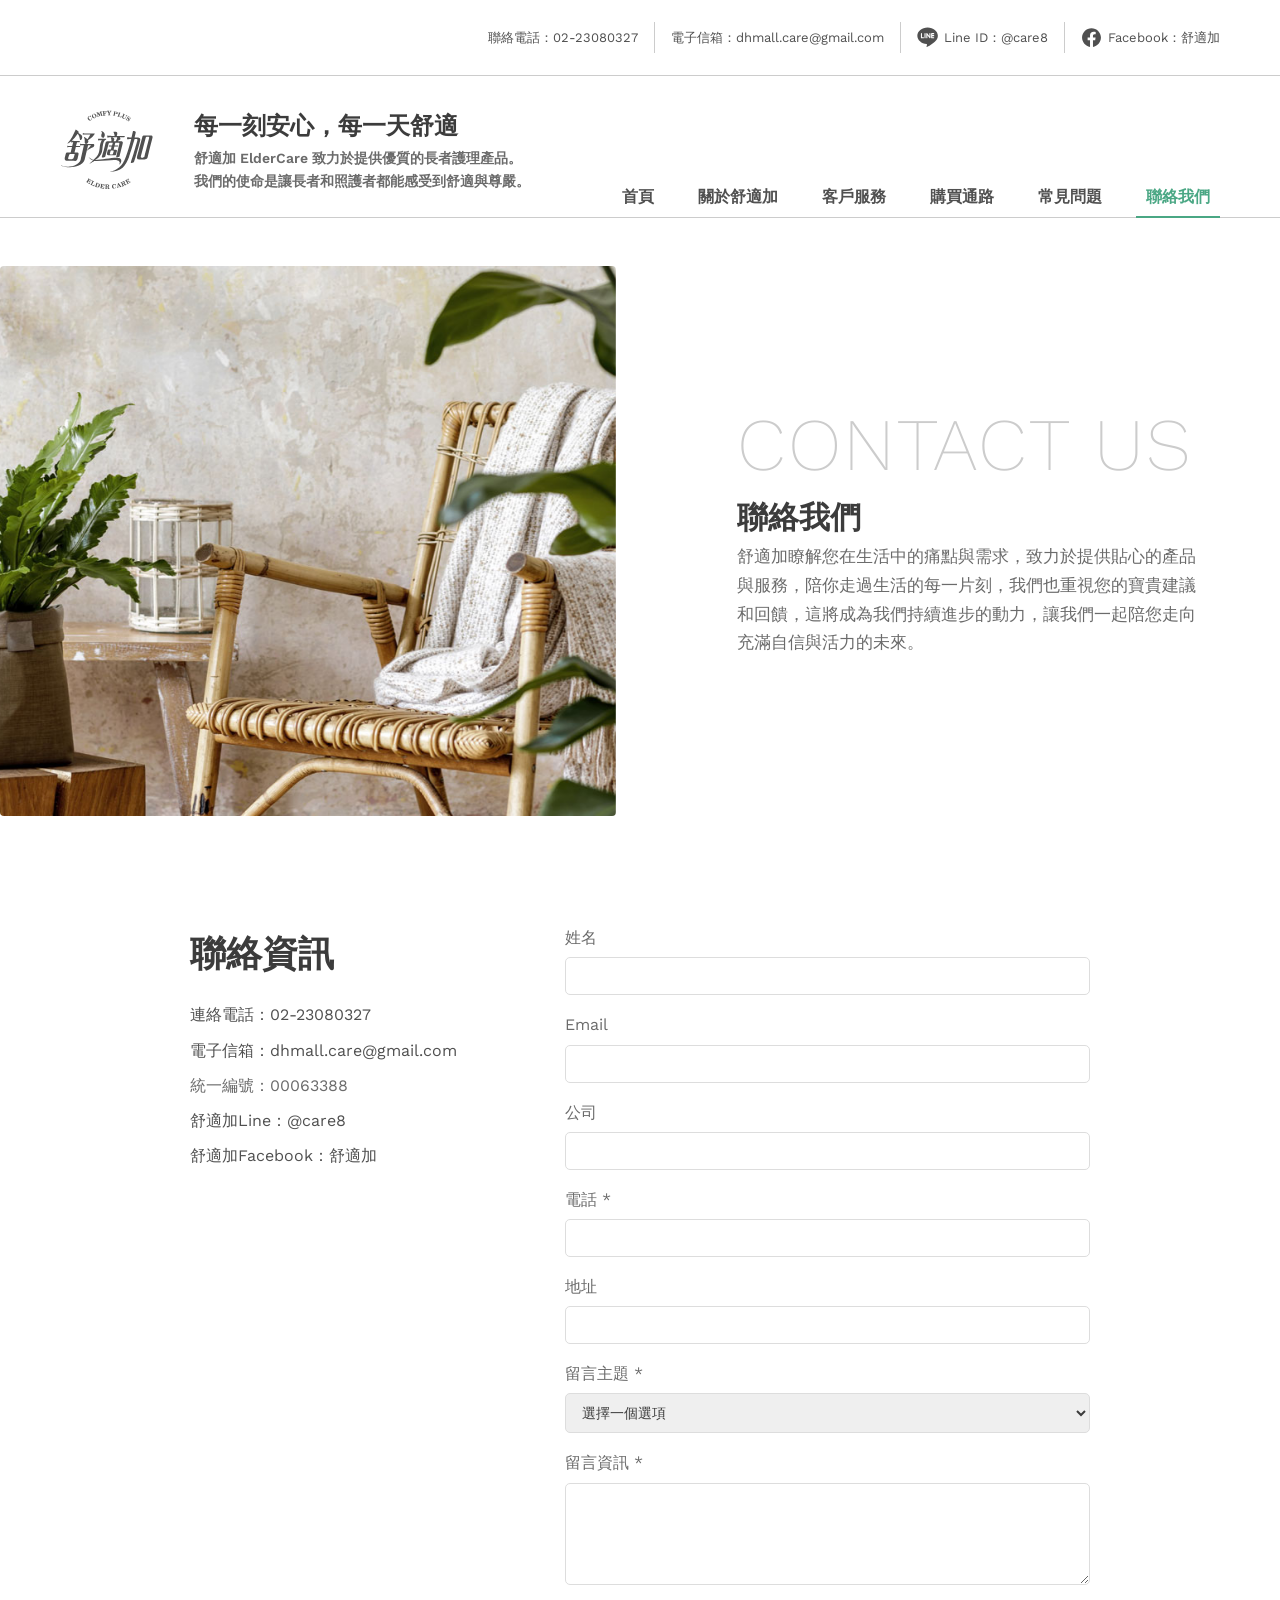
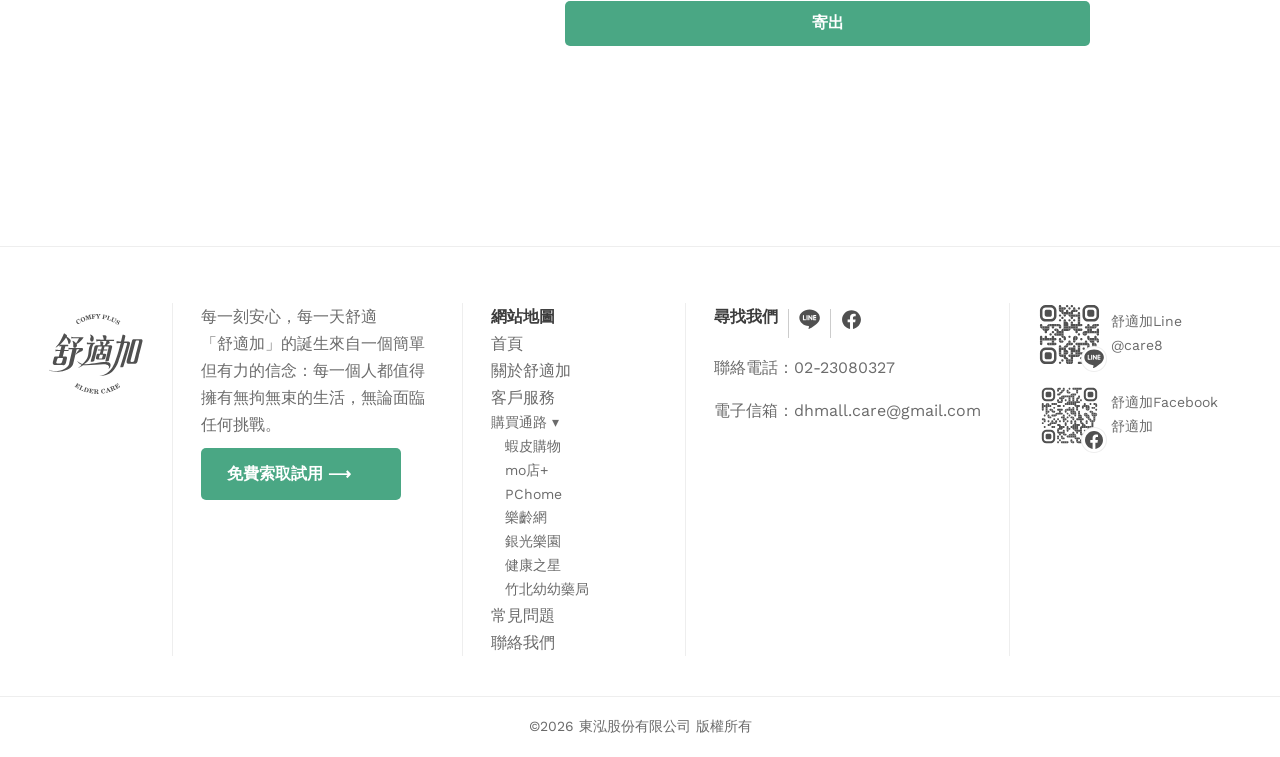
==== contactus.html @ c359fefc "web" ====
<!DOCTYPE html>
<html lang="zh-Hant">
<head>
<meta charset="UTF-8">
<meta name="viewport" content="width=device-width, initial-scale=1.0">
<title>聯絡我們 | 舒適加 | 成人照顧用品 | 成人紙尿褲、成人行動褲、黏貼式尿布、快換尿片、看護墊 | 愛上，從體驗開始</title>
<link rel="icon" href="images/favicon.png">
<link rel="stylesheet" href="style.css">
<link rel="preconnect" href="https://fonts.googleapis.com">
<link rel="preconnect" href="https://fonts.gstatic.com" crossorigin>
<link href="https://fonts.googleapis.com/css2?family=Handjet:wght,ELSH@100..900,2&family=Noto+Serif+TC&family=Work+Sans:ital,wght@0,100..900;1,100..900&display=swap" rel="stylesheet">
</head>
<body>
<header class="site-header">
  <div class="topbar">
    <div class="bar topbar-inner">
      <a href="tel:0223080327">聯絡電話：02-23080327</a>
      <a href="mailto:dhmall.care@gmail.com">電子信箱：dhmall.care@gmail.com</a>
      <a href="https://lin.ee/dEskHnp" target="_blank" rel="noopener" class="topbar-icon-link"><span class="topbar-icon icon-swap" aria-hidden="true"><img src="images/icon-line.svg" alt="" class="icon-base"><img src="images/icon-line-hover.svg" alt="" class="icon-hover"></span>Line ID：@care8</a>
      <a href="https://www.facebook.com/comfyplus.tw" target="_blank" rel="noopener" class="topbar-icon-link"><span class="topbar-icon icon-swap" aria-hidden="true"><img src="images/icon-facebook.svg" alt="" class="icon-base"><img src="images/icon-facebook-hover.svg" alt="" class="icon-hover"></span>Facebook：舒適加</a>
    </div>
  </div>
  <div class="mainbar">
    <div class="bar mainbar-inner">
      <a href="index.html" class="logo">
        <span class="logo-img icon-swap"><img src="images/logo.svg" alt="舒適加 Comfy Plus Elder Care" class="icon-base"><img src="images/logo-hover.svg" alt="" class="icon-hover"></span>
      </a>
      <button type="button" class="nav-toggle" id="navToggle" aria-label="開啟選單" aria-expanded="false" aria-controls="mainNav">
        <span></span><span></span><span></span>
      </button>
      <div class="tagline">
        <h1>每一刻安心，每一天舒適</h1>
        <p>舒適加 ElderCare 致力於提供優質的長者護理產品。<br>我們的使命是讓長者和照護者都能感受到舒適與尊嚴。</p>
      </div>
      <nav class="mainnav" id="mainNav">
        <a href="index.html">首頁</a>
        <a href="about.html">關於舒適加</a>
        <a href="service.html">客戶服務</a>
        <a href="buy.html">購買通路</a>
        <a href="faq.html">常見問題</a>
        <a href="contactus.html" class="active">聯絡我們</a>
      </nav>
    </div>
  </div>
</header>

<main>
  <section class="page-hero">
    <div class="hero-container page-hero-inner">
      <div class="page-hero-photo"><img src="images/11062b_9207aaefe86c45a1862de85fb8a3c7b9.jpg" alt="聯絡我們"></div>
      <div class="page-hero-text">
        <div class="reveal-mask"><p class="eyebrow reveal-up">CONTACT US</p></div>
        <div class="reveal-mask">
          <div class="reveal-up">
            <h2>聯絡我們</h2>
            <p>舒適加瞭解您在生活中的痛點與需求，致力於提供貼心的產品與服務，陪你走過生活的每一片刻，我們也重視您的寶貴建議和回饋，這將成為我們持續進步的動力，讓我們一起陪您走向充滿自信與活力的未來。</p>
          </div>
        </div>
      </div>
    </div>
  </section>

  <section class="contact-section">
    <div class="container contact-grid">
      <div class="contact-info">
        <h3>聯絡資訊</h3>
        <p><a href="tel:0223080327">連絡電話：02-23080327</a></p>
        <p><a href="mailto:dhmall.care@gmail.com">電子信箱：dhmall.care@gmail.com</a></p>
        <p>統一編號：00063388</p>
        <p><a href="https://lin.ee/dEskHnp" target="_blank" rel="noopener">舒適加Line：@care8</a></p>
        <p><a href="https://www.facebook.com/comfyplus.tw" target="_blank" rel="noopener">舒適加Facebook：舒適加</a></p>
      </div>
      <form class="contact-form" id="contactForm">
        <label>姓名<input type="text" id="cf-name"></label>
        <label>Email<input type="email" id="cf-email"></label>
        <label>公司<input type="text" id="cf-company"></label>
        <label>電話 *<input type="tel" id="cf-phone" required></label>
        <label>地址<input type="text" id="cf-address"></label>
        <label>留言主題 *
          <select id="cf-subject" required>
            <option value="">選擇一個選項</option>
            <option>採購業務洽詢</option>
            <option>合作事宜</option>
            <option>其他</option>
          </select>
        </label>
        <label>留言資訊 *<textarea id="cf-message" rows="5" required></textarea></label>
        <button type="submit" class="btn-teal full">寄出</button>
      </form>
    </div>
  </section>

  <div id="formNotice" class="form-notice" role="alert" aria-live="assertive">
    <div class="form-notice-box">
      <p id="formNoticeText"></p>
      <button type="button" id="formNoticeClose" class="form-notice-close">關閉</button>
    </div>
  </div>

  <script>
  (function(){
    var form = document.getElementById('contactForm');
    if (!form) return;
    var notice = document.getElementById('formNotice');
    var noticeText = document.getElementById('formNoticeText');
    var noticeClose = document.getElementById('formNoticeClose');

    function showNotice(msg){
      noticeText.textContent = msg;
      notice.classList.add('show');
    }
    function hideNotice(){
      notice.classList.remove('show');
    }
    if (noticeClose) noticeClose.addEventListener('click', hideNotice);
    if (notice) notice.addEventListener('click', function(e){ if (e.target === notice) hideNotice(); });

    form.addEventListener('submit', function(e){
      e.preventDefault();

      // 手動檢查必填欄位；若有缺漏，直接跳出提示（而不是只靠瀏覽器原生驗證，
      // 避免使用者以為按了「寄出」卻毫無反應）。
      var required = [
        ['cf-phone', '電話'],
        ['cf-subject', '留言主題'],
        ['cf-message', '留言資訊']
      ];
      for (var i = 0; i < required.length; i++) {
        var el = document.getElementById(required[i][0]);
        if (el && !el.value.trim()) {
          el.focus();
          showNotice('請填寫「' + required[i][1] + '」欄位後再寄出。');
          return;
        }
      }

      var val = function(id){ var el = document.getElementById(id); return el ? el.value.trim() : ''; };
      var name = val('cf-name'), email = val('cf-email'), company = val('cf-company'),
          phone = val('cf-phone'), address = val('cf-address'),
          subject = val('cf-subject'), message = val('cf-message');
      var mailSubject = '舒適加網站聯絡表單' + (subject ? '：' + subject : '');
      var mailBody = [
        '姓名：' + name,
        'Email：' + email,
        '公司：' + company,
        '電話：' + phone,
        '地址：' + address,
        '留言主題：' + subject,
        '',
        '留言資訊：',
        message
      ].join('\n');
      var mailtoUrl = 'mailto:dhmall.care@gmail.com'
        + '?subject=' + encodeURIComponent(mailSubject)
        + '&body=' + encodeURIComponent(mailBody);

      // 這是純靜態網站，沒有後端伺服器，因此無法從瀏覽器端「保證」信件已送達。
      // 這裡改為開啟使用者裝置上設定好的郵件軟體並帶出草稿信，同時誠實地提示
      // 使用者下一步該做什麼，而不是宣稱一定寄送成功。
      window.location.href = mailtoUrl;
      showNotice('已為您開啟郵件軟體並帶出草稿信，請確認內容後按下「送出」完成寄送。若畫面沒有跳出郵件軟體（例如裝置尚未設定郵件帳號），請直接寄信至 dhmall.care@gmail.com，或透過電話 02-23080327／LINE @care8 與我們聯繫。');
    });
  })();
  </script>

</main>
<footer class="site-footer">
  <div class="bar footer-top">
    <div class="footer-col footer-logo-col">
      <a href="index.html" class="logo">
        <span class="logo-img icon-swap"><img src="images/logo.svg" alt="舒適加 Comfy Plus Elder Care" class="icon-base"><img src="images/logo-hover.svg" alt="" class="icon-hover"></span>
      </a>
    </div>
    <div class="footer-col footer-brand">
      <p>每一刻安心，每一天舒適<br>「舒適加」的誕生來自一個簡單但有力的信念：每一個人都值得擁有無拘無束的生活，無論面臨任何挑戰。</p>
      <a href="https://docs.google.com/forms/d/1OPw-nkULOVYaguo0U02xBSoH95jGN0qlXhb7-xASJwA/edit" target="_blank" rel="noopener" class="btn-teal">免費索取試用 &#10230;</a>
    </div>
    <div class="footer-col">
      <h3>網站地圖</h3>
      <a href="index.html">首頁</a>
      <a href="about.html">關於舒適加</a>
      <a href="service.html">客戶服務</a>
      <span class="submenu-label">購買通路 &#9662;</span>
      <a href="https://shopee.tw/shop/1386194166" target="_blank" rel="noopener" class="sub">蝦皮購物</a>
      <a href="https://www.momoshop.com.tw/TP/TP0006157/main?entpCode=TP0006157" target="_blank" rel="noopener" class="sub">mo店+</a>
      <a href="https://24h.pchome.com.tw/prod/DAAU5J-A900IV50Z" target="_blank" rel="noopener" class="sub">PChome</a>
      <a href="https://www.ez66.com.tw/products/g1pu71250000003" target="_blank" rel="noopener" class="sub">樂齡網</a>
      <a href="https://www.altc.com.tw/products/ssc-03" target="_blank" rel="noopener" class="sub">銀光樂園</a>
      <a href="https://www.vitalstar2019.com.tw/" target="_blank" rel="noopener" class="sub">健康之星</a>
      <a href="https://shopee.tw/yoyopharm?categoryId=100630&entryPoint=ShopByPDP&itemId=17687383440" target="_blank" rel="noopener" class="sub">竹北幼幼藥局</a>
      <a href="faq.html">常見問題</a>
      <a href="contactus.html">聯絡我們</a>
    </div>
    <div class="footer-col">
      <div class="find-us">
        <h3>尋找我們</h3>
      <div class="footer-social-icons">
        <a href="https://lin.ee/dEskHnp" target="_blank" rel="noopener" aria-label="舒適加 LINE">
          <span class="footer-social-icon icon-swap" role="img" aria-label="LINE"><img src="images/icon-line.svg" alt="" class="icon-base"><img src="images/icon-line-hover.svg" alt="" class="icon-hover"></span>
        </a>
        <a href="https://www.facebook.com/comfyplus.tw" target="_blank" rel="noopener" aria-label="舒適加 Facebook">
          <span class="footer-social-icon icon-swap" role="img" aria-label="Facebook"><img src="images/icon-facebook.svg" alt="" class="icon-base"><img src="images/icon-facebook-hover.svg" alt="" class="icon-hover"></span>
        </a>
      </div>
      </div>
      
      <p><a href="tel:0223080327">聯絡電話：02-23080327</a></p>
      <p><a href="mailto:dhmall.care@gmail.com">電子信箱：dhmall.care@gmail.com</a></p>
    </div>
    <div class="footer-col qr-col">
      <div class="qr-item">
        <div class="qr-badge">
          <a href="https://lin.ee/dEskHnp" target="_blank" rel="noopener" aria-label="舒適加 LINE">
              <img src="images/qr-line.svg" alt="舒適加 LINE QR Code" class="qr-code">
              <span class="qr-icon" aria-hidden="true"><span class="icon-swap"><img src="images/icon-line.svg" alt="" class="icon-base"><img src="images/icon-line-hover.svg" alt="" class="icon-hover"></span></span>
          </a>
        </div>
        <div><a href="https://lin.ee/dEskHnp" target="_blank" rel="noopener" aria-label="舒適加 LINE"><p>舒適加Line</p><p>@care8</p></a></div>
      </div>
      <div class="qr-item">
        <div class="qr-badge">
          <a href="https://www.facebook.com/comfyplus.tw" target="_blank" rel="noopener" aria-label="舒適加 Facebook">
              <img src="images/qr-facebook.svg" alt="舒適加 Facebook QR Code" class="qr-code">
              <span class="qr-icon" aria-hidden="true"><span class="icon-swap"><img src="images/icon-facebook.svg" alt="" class="icon-base"><img src="images/icon-facebook-hover.svg" alt="" class="icon-hover"></span></span>
          </a>
        </div>
        <div><a href="https://www.facebook.com/comfyplus.tw" target="_blank" rel="noopener" aria-label="舒適加 Facebook"><p>舒適加Facebook</p><p>舒適加</p></a></div>
      </div>
    </div>
  </div>
  <div class="footer-bottom">
    <div class="bar">&copy;2026 東泓股份有限公司 版權所有</div>
  </div>
</footer>

<script>
(function(){
  // Hide the header when scrolling down, slide it back in when scrolling up
  // (matches the original site's sticky-header behaviour).
  var header = document.querySelector('.site-header');
  var mainnav = document.getElementById('mainNav');
  if (!header) return;
  var lastY = window.scrollY;
  var HIDE_AFTER = 60;
  window.addEventListener('scroll', function(){
    if (mainnav && mainnav.classList.contains('open')) return; // keep header visible while the mobile menu is open
    var y = window.scrollY;
    if (y > lastY && y > HIDE_AFTER) {
      header.classList.add('header-hidden');
    } else {
      header.classList.remove('header-hidden');
    }
    lastY = y;
  }, { passive: true });
})();

(function(){
  // Mobile hamburger menu: toggles the nav list open/closed on small screens.
  var toggle = document.getElementById('navToggle');
  var nav = document.getElementById('mainNav');
  if (!toggle || !nav) return;
  toggle.addEventListener('click', function(){
    var isOpen = nav.classList.toggle('open');
    toggle.classList.toggle('open', isOpen);
    toggle.setAttribute('aria-expanded', isOpen ? 'true' : 'false');
  });
  // Tapping a menu link closes the menu (useful for same-page anchors / after navigation).
  nav.querySelectorAll('a').forEach(function(a){
    a.addEventListener('click', function(){
      nav.classList.remove('open');
      toggle.classList.remove('open');
      toggle.setAttribute('aria-expanded', 'false');
    });
  });
  // If the window is resized back up past the mobile breakpoint, reset the menu state.
  window.addEventListener('resize', function(){
    if (window.innerWidth > 767 && nav.classList.contains('open')) {
      nav.classList.remove('open');
      toggle.classList.remove('open');
      toggle.setAttribute('aria-expanded', 'false');
    }
  });
})();

(function(){
  // "每一刻安心/每一天舒適" banner: the background photo stays fixed in the
  // viewport (background-attachment:fixed, in CSS) and its position never
  // shifts, while it slowly zooms in as the section scrolls through view.
  // IMPORTANT: this animates background-size (in px), never a transform —
  // a transform on this element would silently turn off background-
  // attachment:fixed and make the image drift instead of staying anchored
  // to the viewport.
  var section = document.querySelector('.tagline-banner');
  var bg = document.querySelector('.tagline-bg');
  if (!section || !bg) return;
  var reduceMotion = window.matchMedia && window.matchMedia('(prefers-reduced-motion: reduce)').matches;
  if (reduceMotion) return;
  var IMG_W = 1907, IMG_H = 913; // natural size of 99ec98fdb81945c29c25a3ad6c5606b1.jpg
  var MAX_SCALE = 1.18;
  function onScroll(){
    var vw = window.innerWidth || document.documentElement.clientWidth;
    var vh = window.innerHeight || document.documentElement.clientHeight;
    var coverScale = Math.max(vw / IMG_W, vh / IMG_H);
    var rect = section.getBoundingClientRect();
    var total = vh + rect.height;
    var progress = total > 0 ? (vh - rect.top) / total : 0;
    progress = Math.max(0, Math.min(1, progress));
    var scale = coverScale * (1 + progress * (MAX_SCALE - 1));
    bg.style.backgroundSize = (IMG_W * scale).toFixed(1) + 'px ' + (IMG_H * scale).toFixed(1) + 'px';
  }
  window.addEventListener('scroll', onScroll, { passive: true });
  window.addEventListener('resize', onScroll);
  onScroll();
})();

(function(){
  // Secondary-page hero photos (about/service/buy/faq/contactus): a plain
  // <img> cropped to a fixed 633px-tall box (object-fit:cover, in CSS).
  // Starts at 1x (normal size) when the page loads, and zooms in to 1.5x
  // as the page scrolls, reaching 1.5x once the page has scrolled 1920px
  // — driven by absolute scroll position (window.scrollY),
  // not by the section's own position in the viewport. Unlike the tagline
  // banner above, this image has no background-attachment:fixed to
  // protect, so a straightforward transform:scale() is safe here.
  var img = document.querySelector('.page-hero-photo img');
  if (!img) return;
  var reduceMotion = window.matchMedia && window.matchMedia('(prefers-reduced-motion: reduce)').matches;
  if (reduceMotion) return;
  var START_SCALE = 1;
  var END_SCALE = 1.5;
  var SCROLL_RANGE = 1920;
  function onScroll(){
    var progress = Math.max(0, Math.min(1, window.scrollY / SCROLL_RANGE));
    var scale = START_SCALE + progress * (END_SCALE - START_SCALE);
    img.style.transform = 'scale(' + scale.toFixed(3) + ')';
  }
  window.addEventListener('scroll', onScroll, { passive: true });
  window.addEventListener('resize', onScroll);
  onScroll();
})();
</script>
</body>
</html>
---- style.css ----
/* ===================================================
   舒適加 Comfy Plus — static responsive reproduction
   =================================================== */

:root{
  --gold: #d6b66a;
  --gold-dark: #c4a253;
  --teal: #4aa784;
  --teal-dark: #3c8e6f;
  --text-dark: #3c3c3c;
  --text-mid: #6b6b6b;
  --bg-card: #f2f0ee;
  --bg-alt: #faf8f6;
  --max-w: 900px
}

*{ box-sizing: border-box; }
html{ overflow-x:hidden; }
body{ margin:0; padding:0; width:100%; }
body{
  font-family: "Helvetica Neue",worksans-extralight,"work sans",Helvetica,Arial,"PingFang TC","Microsoft JhengHei","Noto Sans TC",sans-serif;
  color: var(--text-dark);
  line-height: 1.7;
  background:#fff;
}
a{ text-decoration:none; color:inherit; color: #505050;}
ul{ margin:0; padding:0; list-style:disc;    padding-left: 20px; }
img{ max-width:100%; display:block; }
h1,h2,h3,h4{ margin:0; font-weight:700; font-family:inherit; }

.container{
  max-width: var(--max-w);
  margin: 0 auto;
  padding: 0 0px;
}
.hero-container{
  max-width: 1527px;
  margin: 0 auto;
}
/* Full-width bar used inside header/footer: no centered max-width, spans the
   entire viewport edge-to-edge (matches the original site's full-screen
   header/footer layout), with its own comfortable side padding. */
.bar{
  width: 100%;
  max-width: none;
  margin: 0;
  padding: 0 48px;
}

/* ---------- Header ---------- */
.site-header{
  position: sticky;
  top: 0;
  z-index: 100;
  background: #fff;
  width: 100%;
  transition: transform .32s ease;
  border-bottom: 1px solid #cccccc;
}
/* Slides the header up out of view when scrolling down the page, and
   slides it back in as soon as the user scrolls back up (matches the
   original site's sticky-header entrance/exit motion). */
.site-header.header-hidden{
  transform: translateY(-100%);
}
.topbar{
  border-bottom: 1px solid #ccc;
  font-size: 13px;
  color: var(--text-mid);
}
.topbar-inner{
  display:flex;
  flex-wrap: wrap;
  gap: 0;
  padding: 22px 60px;
  justify-content: flex-end;
}
.topbar-inner a{
  padding: 0 16px;
  border-left: 1px solid #ccc;
  line-height: 2.4;
  transition: color .15s ease;
}
/* Hovering anywhere on a topbar link tints its text; for the two links that
   carry an icon, the icon-swap rules further down recolour the icon to match
   at the same time, so the whole link changes together. */
.topbar-inner a:hover{ color: var(--teal-dark); }
.topbar-inner a:first-child{
  border-left: none;
  padding-left: 0;
}
.topbar-inner a:last-child{
  padding-right: 0;
}
.topbar-icon-link{
  display: inline-flex;
  align-items: center;
  gap: 6px;
}
.topbar-icon{
  width: 21px;
  height: 21px;
  flex-shrink: 0;
}
.mainbar-inner{
  display:flex;
  align-items:center;
  justify-content: space-between;
  flex-wrap: wrap;
  gap: 40px;
  padding: 24px 60px 24px 60px;
  align-items: flex-end;
  margin-bottom: -1px;
}
.logo{
  display:flex;
  align-items:center;
  min-width: 90px;
}
.logo-img{
  width: 94px;
  height: auto;
}
.footer-logo-col .logo-img{ width: 96px; }
.tagline{ flex: 1 1 320px; min-width: 260px; }
.tagline h1{ font-size: 24px; }
.tagline p{ font-size: 14px; color: var(--text-mid); margin: 0;font-weight: 600; }
.mainnav{
  display:flex;
  flex-wrap: wrap;
  gap: 24px;
  font-size: 16px;
  font-weight: bold;
  margin-bottom: -24px;
  color: #909090;
}
.mainnav a{ padding: 0 10px 6px 10px; border-bottom: 2px solid transparent; white-space: nowrap; }
.mainnav a.active{ color: var(--teal); border-bottom-color: var(--teal); }
.mainnav a:hover{ color: #999999; }

/* Hamburger toggle button — hidden on desktop/tablet, shown only at the
   phone breakpoint below (see the max-width:767px block). */
.nav-toggle{
  display: none;
  flex-direction: column;
  justify-content: center;
  align-items: center;
  gap: 5px;
  width: 40px;
  height: 40px;
  padding: 0;
  border: none;
  background: transparent;
  cursor: pointer;
  flex-shrink: 0;
}
.nav-toggle span{
  display: block;
  width: 24px;
  height: 2px;
  background: var(--text-dark);
  border-radius: 1px;
  transition: transform .25s ease, opacity .2s ease;
}
.nav-toggle.open span:nth-child(1){ transform: translateY(7px) rotate(45deg); }
.nav-toggle.open span:nth-child(2){ opacity: 0; }
.nav-toggle.open span:nth-child(3){ transform: translateY(-7px) rotate(-45deg); }

/* ---------- Hero ----------
   The hero is NOT a full-bleed background: a rounded-rectangle photo box
   (.hero-box, matching the page container's width) sits inside the section.
   The product photo overlaps the box's left side and overflows below its
   bottom edge; a semi-transparent white card with the heading + CTA button
   sits on the box, right of center. The scroll-mouse indicator is a sibling
   OUTSIDE/below the box, not inside it. Proportions below are taken from
   the live reference site's own box (1527x427) and its product photo /
   text-card offsets, expressed as percentages of the box so they scale
   with the container. */
.hero{
  position: relative;
  /* Extra bottom padding gives the product photo (which intentionally
     overflows below .hero-box) and the scroll indicator room to sit
     inside this section without spilling into the next one. */
  padding: 56px 0 170px;
  background: #fff;
}
.hero-box-wrap{
  position: relative;
  width: 100%;
}
.hero-box{
  position: relative;
  width: 100%;
  aspect-ratio: 1527 / 427;
  border-radius: 23px;
  /* overflow: hidden; */
  /* background-color: #3a3a3a; */
}
/* The photo lives on its own layer inside .hero-box so it can animate on
   page load independent of the product photo (which stays still, no
   animation) and the box itself (whose own size is fixed immediately via
   aspect-ratio, so nothing below the hero jumps around while this plays).
   It grows from 0 height up to full, expanding from the vertical CENTER
   outward (matching the reference site), via scaleY rather than the
   height property. */
.hero-box-bg{
  position: absolute;
  inset: 0;
  background-size: cover;
  background-position: center;
  transform-origin: 50% 50%;
  animation: heroBoxReveal .9s cubic-bezier(.16,.84,.44,1) both;
  border-radius: 20px;
}
@keyframes heroBoxReveal{
  from { transform: scaleY(0); }
  to   { transform: scaleY(1); }
}
@media (prefers-reduced-motion: reduce){
  .hero-box-bg{ animation: none; }
}
.hero-text{
  position: absolute;
  left: 46.5%;
  top: 70px;
  background: rgba(255, 255, 255, .82);
  border-radius: 20px;
  box-sizing: border-box;
  display: flex;
  flex-direction: column;
  align-items: flex-start;
  justify-content: center;
  padding: 30px 40px;
  top: 50%;
  transform: translateY(-50%);
}
.hero-text h2{
  color:#505050;
  font-size: clamp(13px, 2.7vw, 36px);
  line-height: 1.3;
  margin: 0 0 clamp(6px, 1.4vw, 20px);
  font-weight: 500;
}
.hero-product{
  position: absolute;
  left: 18.6%;
  top: 11.2%;
  width: 25.3%;
  z-index: 3;
}
.hero-product img{
  width: 100%;
  height: auto;
  /* Matches the width/height attributes on the <img> tag: reserves the
     correct box (so .hero-product isn't 0-height and doesn't "pop" into
     size) even before the PNG itself has finished downloading. */
  aspect-ratio: 387 / 520;
  display: block;
  filter: drop-shadow(0 12px 24px rgba(0,0,0,.35));
}
/* The product photo is intentionally static — no load-in animation, no
   scroll effect. Only the background photo above (.hero-box-bg) animates. */
@media (max-width: 767px){
  /* Overlay percentages get too cramped for legible text on phones, so the
     product photo and text card drop into normal flow below the box photo
     instead of overlaying it. */
  .hero-box{ aspect-ratio: 4 / 3;height: 340px; display: flex;justify-content: center;}
  .hero-box-wrap{ display:flex; flex-direction:column; align-items:center; }
  .hero-product{
    position: static;
    width: 255%;
    max-width: 260px;
    margin: 200px auto -6px;
    z-index: 3;
  }
  .filter-section{padding-top: 130px !important;}
  .hero-text{
    position: absolute;
    width: 80%;
    max-width: 340px;
    margin: 0 auto;
    align-items: center;
    text-align: center;
    padding: 20px 24px;
    top: 25px;
    left: auto;
    z-index: 4;
    transform: none;
  }
  .hero-text h2{ font-size: 20px; }
  .hero-container {
    max-width: calc(100vw - 60px);
  }
}

/* ---------- Scroll-down indicator (outside/below the hero photo box) ---------- */
.scroll-indicator{
  position: absolute;
  left: 50%;
  transform: translateX(-50%);
  display: flex;
  flex-direction: column;
  align-items: center;
  gap: 6px;
  z-index: 2;
  opacity: .85;
}

.scroll-indicator .wheel-arrow{
  animation: wheelArrow 1.6s ease-in-out infinite;
}
@keyframes wheelArrow{
  0%   { transform: translateY(0);    opacity: 0; }
  15%  { transform: translateY(1px);  opacity: 1; }
  85%  { transform: translateY(8px);  opacity: 1; }
  100% { transform: translateY(10px); opacity: 0; }
}
@media (prefers-reduced-motion: reduce){
  .scroll-indicator .wheel-arrow{ animation: none; }
}

/* ---------- QR code badges (real QR + small social-icon overlay) ----------
   Footer default size is 63x63px, no border/frame around the code itself.
   The homepage "聯絡我們" band uses the larger .qr-badge-light variant (73px). */
.qr-badge{ position: relative; width: 63px; height: 63px; flex-shrink: 0; }
.qr-badge .qr-code{
  width: 63px; height: 63px;
  border: none; border-radius: 4px;
  background: #fff;
}
.qr-badge .qr-icon{
  position: absolute; right: -5px; bottom: -5px;
  width: 20px; height: 20px;
  border-radius: 50%;
  background: #fff;
  box-shadow: 0 0 0 1px #eee;
  padding: 2px;
  box-sizing: content-box;
  display: flex;
}
.qr-badge-light{ width: 73px; height: 73px; }
.qr-badge-light .qr-code{ width: 73px; height: 73px; background: #fff; }

/* ---------- Link image hover colour (icon-swap) ----------
   Used by every linked image that has to recolour on hover: the topbar
   LINE / Facebook icons, the header and footer 舒適加 logo, and the footer
   social + QR badge icons. Each one is a small stack of two identical-size
   images — the normal grey one and a pre-coloured #3c8e6f copy — that
   cross-fade on hover.
   (A CSS mask-image of the SVG would let a hover color apply without a
   second file, but mask-image on a local SVG silently fails to render
   under the file:// protocol in some browsers, which is how this site is
   often previewed before upload — this opacity cross-fade works
   identically opened directly from disk or served over http/https.)
   Note: the wrapper must have a resolvable height, since both images are
   absolutely positioned and so contribute nothing to its layout size. */
.icon-swap{
  position: relative;
  display: inline-block;
}
.icon-swap img{
  position: absolute;
  top: 0; left: 0;
  width: 100%; height: 100%;
  transition: opacity .15s ease;
}
.icon-swap .icon-hover{ opacity: 0; }
a:hover .icon-swap .icon-base{ opacity: 0; }
a:hover .icon-swap .icon-hover{ opacity: 1; }
.footer-social-icons .icon-swap{ width: 21px; height: 21px; }
.qr-badge .qr-icon .icon-swap{ width: 20px; height: 20px; display: block; }
/* The logo art is square, so aspect-ratio supplies the height that the
   existing .logo-img width rules (94 / 96 / 68px) would otherwise leave
   as `auto` — i.e. zero — on this wrapper. */
.logo .icon-swap{ aspect-ratio: 1 / 1; display: block; }
.btn-gold{
  display:inline-block;
  background: var(--gold);
  color:#2b2b2b;
  padding: 12px 28px;
  border-radius: 999px;
  font-size: 17px;
  font-weight: 600;
}
.btn-gold:hover{ background: var(--gold-dark);color: #fff; }
.btn-outline{
  display:inline-block;
  border: 1px solid var(--teal);
  color: var(--teal);
  padding: 10px 26px;
  font-size: 14px;
  margin-top: 12px;
  transition: background .2s ease, color .2s ease;
}
.btn-outline:hover{ background: var(--teal); color:#fff; }

/* ---------- Filter section ---------- */
.filter-section{ text-align:center; padding: 56px 0 0px; max-width: 979px; margin: 0 auto; }
.section-title{ font-size: 36px; color: var(--text-mid); font-weight: 400; margin-bottom: 50px; text-align: center;margin-top: 30px;}
.filter-tabs{
  display:flex; justify-content:center; flex-wrap:wrap;
  font-size: 15px; background:#fff;
}
.tab{
  background:none; border:none; cursor:pointer;
  padding: 16px 30px;
  color: #505050; font-family: inherit; font-size: 20px;
  transition: background .2s ease, color .2s ease;
}
.tab:hover{ color: #909090; }
.tab.active{ background: var(--teal); color: #fff; }
.tab.active:hover{ color: #fff; }

/* Phone view swaps the tab row for a native dropdown. The <select> is built
   by the page script, which also adds .has-filter-select — so if the script
   never runs, the tab row below is left alone rather than hidden with no
   replacement. The chevron is an inline SVG data URI so it still renders
   when the site is opened straight from disk. */
.filter-select{ display: none; }
@media (max-width: 767px){
  .has-filter-select .filter-tabs{ display: none; }
  .has-filter-select .filter-select{
    display: block;
    width: 100%;
    max-width: 320px;
    margin: 8px auto 0;
    padding: 14px 44px 14px 20px;
    font-family: inherit;
    font-size: 18px;
    line-height: 1.4;
    color: #fff;
    background-color: var(--teal);
    border: none;
    border-radius: 4px;
    cursor: pointer;
    -webkit-appearance: none;
    appearance: none;
    background-image: url("data:image/svg+xml,%3Csvg xmlns='http://www.w3.org/2000/svg' viewBox='0 0 24 24'%3E%3Cpath d='M5 9l7 7 7-7' fill='none' stroke='%23ffffff' stroke-width='2' stroke-linecap='round' stroke-linejoin='round'/%3E%3C/svg%3E");
    background-repeat: no-repeat;
    background-position: right 14px center;
    background-size: 16px 16px;
  }
  .has-filter-select .filter-select:focus-visible{
    outline: 2px solid var(--teal-dark);
    outline-offset: 2px;
  }
}

/* ---------- Product categories ---------- */
.product-category{ padding: 50px 0; max-width: 979px; margin: 0 auto;border-top: 1px #ddd solid;}
/* .product-category.alt{ background: var(--bg-alt); } */
/* Dashed separator between consecutive category blocks (skips the very
   first one automatically, since it has no preceding sibling). */
.product-category + .product-category{
  border-top: 1px #ddd solid;
}
.cat-row{
  display:flex;
  gap: 30px;
  margin-top: 60px;
}
.cat-label{
  flex: 0 0 220px;
  padding-top: 8px;
}
.cat-badge-img{
  width: 151px;
  height: auto;
  margin: 0 auto 12px auto;
}
.cat-label h3{
  font-size: 26px;
  line-height: 1.35;
  margin-bottom: 10px;
  font-weight: 700;
  text-align: center;
  border-bottom: 1px #909090 solid;
  padding-bottom: 10px;
}
.cat-en{
  font-size: 13px;
  letter-spacing: 1px;
  color: var(--text-mid);
  text-align: center;
}
.cat-products{
  flex: 1;
  display:grid;
  grid-template-columns: repeat(2, 1fr);
  gap: 10px;
}
.product-card{ font-size: 16px;margin-bottom: 60px; }
.product-img{
  background: var(--bg-card);
  border-radius: 4px;
  padding: 24px;
  margin-bottom: 18px;
  display:flex;
  align-items:center;
  justify-content:center;
  height: 468px;
  overflow: hidden;
}
.product-img img{
  max-height: 100%;
  max-width: 100%;
  width: auto;
  height: auto;
  object-fit: contain;
}
.product-card h4{ font-size: 24px; margin-bottom: 6px; line-height: 1.1; }
.product-card .pack{ font-weight: 400; color: var(--text-mid); font-size: 16px; }
.product-card .fit{ color: var(--teal); margin-bottom: 8px;font-weight: bolder; }
.product-card ul li{ margin-bottom: 4px; color: var(--text-mid); }

/* ---------- Tagline banner ("每一刻安心 每一天舒適") ----------
   Background photo stays fixed in the viewport (background-attachment:fixed)
   while the section scrolls over it, and slowly zooms in as the section
   scrolls through view. The zoom is driven by JS setting an explicit
   background-size in px (see TAIL) rather than a transform: a transform on
   this element (or any ancestor) would silently break background-attachment:
   fixed and make the image drift instead of staying anchored to the
   viewport — background-size has no such side effect. No dark overlay on
   top of the photo — just a text-shadow on the words for legibility. */
.tagline-banner{
  position: relative;
  padding: 140px 0;
  overflow: hidden;
  text-align: center;
}
.tagline-bg{
  position: absolute;
  inset: 0;
  background-image: url('images/99ec98fdb81945c29c25a3ad6c5606b1.jpg');
  background-color: #555;
  background-size: cover;
  background-position: center;
  background-attachment: fixed;
}
.tagline-content{ position: relative; }
.tagline-content p{
  font-size: 26px;
  font-weight: 700;
  color: #fff;
  line-height: 1.6;
  margin:0;
}

/* ---------- About ----------
   Plain white section: heading, copy and a link through to the full
   About page. */
.about{ padding: 100px 0; background:#fff; border-top: 1px #00000033 solid;}
.about-content{ max-width: 640px; margin: 0 auto; text-align:center; }
.about-content h2{ font-size: 26px; margin-bottom: 16px; }
.about-content p{ font-size: 16px; line-height: 1.9; color: var(--text-mid); text-align:left; }

/* ---------- Home contact band (homepage only) ----------
   Teal full-bleed band with two equal-width white cards inside it:
   left card holds the contact text, right card is an edge-to-edge photo. */
.home-contact-band{ background: var(--teal); padding: 56px 0; }
.home-contact-inner{
  display:flex;
  flex-wrap: wrap;
  align-items: stretch;
  min-height: 380px;
  background: #fff;
  overflow: hidden;
  max-width: 1080px;
}
.home-contact-info{ flex: 1 1 380px; padding: 48px 56px; background:#fff; color: var(--text-dark); }
.home-contact-info h2{ font-size: 26px; margin-bottom: 18px; color: var(--text-dark); }
.home-contact-info p{ margin: 6px 0; font-size: 16px; color: var(--text-mid); }
.home-contact-info a{ color: var(--text-mid); }
.social-row{ display:flex; align-items:center; gap: 14px; margin-top: 18px; }
.social-row p{ color: var(--text-dark); margin: -3px 0;}
.home-contact-photo{ flex: 1 1 380px; min-height: 380px; }
.home-contact-photo img{ width:100%; height:100%; object-fit: cover; display:block; }

/* ---------- Shared site footer ----------
   Five independent columns — LOGO / tagline+CTA / sitemap / find-us / QR —
   separated by thin vertical divider lines. */
.site-footer{ background:#fff; border-top: 1px solid #eee; width:100%; }
.footer-top{
  display:grid;
  grid-template-columns: auto 1.3fr 1fr 1fr 1fr;
  gap: 0;
  padding: 56px 48px 40px;
  max-width: 1470px;
  margin: 0 auto;
}
.footer-top > .footer-col{
  padding: 0 28px;
  border-left: 1px solid #eee;
}
.footer-top > .footer-col:first-child{
  padding-left: 0;
  border-left: none;
}
.footer-top > .footer-col:last-child{
  padding-right: 0;
}
.footer-logo-col{ display:flex; align-items:flex-start; }
.footer-brand p{ font-size: 16px; color: var(--text-mid); margin: 0 0 18px; }
.btn-teal{
  display:inline-block;
  background: var(--teal);
  color:#fff;
  padding: 12px 26px;
  border-radius: 5px;
  font-size: 16px;
  font-weight: 600;
  width: 200px;
}
.btn-teal:hover{ background: var(--teal-dark); }
.btn-teal.full{ display:block; width:100%; text-align:center; border:none; cursor:pointer; font-family:inherit; }
.footer-col h3{ font-size: 16px; margin-bottom: 0px; color: var(--text-dark); }
.footer-col a, .footer-col p{ display:block; font-size: 16px; color: var(--text-mid); margin-bottom: 10px; }
.footer-col p a{ white-space: nowrap; }
.footer-col a{ margin-bottom: 0px; }
.footer-col a:hover{ color: var(--teal); }
.footer-col a.sub{ padding-left: 14px; font-size: 14px; }
.submenu-label{ display:block; font-size: 14px; color: var(--text-mid); margin-bottom: 0px; }
.footer-social-icons{ display:flex; gap: 10px; margin-top: 6px; margin-left: 10px;}
.footer-social-icons img{ width: 21px; height: 21px; }
.qr-col{ display:flex; flex-direction:column; gap: 18px; }
.qr-item{ display:flex; align-items:center; gap: 10px; }
.qr-item p{ margin: 0; font-size: 14px; }
.footer-bottom{
  border-top: 1px solid #eee;
  padding: 18px 0;
  text-align:center;
  font-size: 14px;
  color: var(--text-mid);
}
.footer-brand a,.footer-brand a:hover{
  color: #fff;
}
.find-us{
  display: flex;
}
.find-us a{
  border-left: 1px solid #ccc;
  padding-left: 10px;
}
/* ---------- Secondary-page hero ---------- */
.page-hero{ padding: 48px 0; }
.page-hero-inner{
  display:flex;
  gap: 48px;
  align-items:center;
}
.page-hero-photo{
  flex: 1 1 50%;
  height: 550px;
  border-radius: 4px;
  overflow: hidden;
  position: relative;
}
.page-hero-photo img{
  width:100%;
  height:100%;
  object-fit: cover;
  display:block;
  transform-origin: center;
  will-change: transform;
}
.page-hero-text{ flex: 1 1 50%; }
.page-hero-text .eyebrow{ font-size: 74px; font-weight: 200; color:#ccc; margin: 0 0 10px; letter-spacing: 2px;line-height: 1; }
.page-hero-text h2{ font-size: 31px; margin-bottom: -20px; }
.page-hero-text p{ color: var(--text-mid); font-size: 17px; }

/* Page-hero heading block: two groups slide up into place on page load —
   (1) the big English eyebrow word, and (2) the Chinese title + intro
   paragraph moving together as ONE unit (same mask, same timing, no gap
   between them). Each group sits in its own .reveal-mask (overflow:hidden)
   so it's completely hidden outside its own box while travelling up from
   below — it never appears above or below its normal position, only
   "grows" into view. The second group is slightly delayed after the first. */
.page-hero-text .reveal-mask{ overflow: hidden;max-width: 470px;margin: 0 auto; }
.page-hero-text .reveal-up{
  transform: translateY(100%);
  opacity: 0;
  animation: pageHeroTextReveal 2s cubic-bezier(.16,.84,.44,1) forwards;
}
.page-hero-text .reveal-mask:nth-of-type(1) .reveal-up{ animation-delay: .05s; }
.page-hero-text .reveal-mask:nth-of-type(2) .reveal-up{ animation-delay: .22s; }
@keyframes pageHeroTextReveal{
  to{ transform: translateY(0); opacity: 1; }
}
@media (prefers-reduced-motion: reduce){
  .page-hero-text .reveal-up{ animation: none; transform: none; opacity: 1; }
}

/* ---------- About: quotes & clients ---------- */
.quote-section{ padding: 20px 0 150px; text-align:center; }
.section-desc{ max-width: 760px; margin: 0 auto 40px; color: var(--text-mid); font-size: 16px; }
.quote-cards{ display:grid; grid-template-columns: repeat(3,1fr); gap: 24px; text-align:left; }
.quote-card{ border: 1px solid #e5e1da; border-radius: 0px; padding: 28px; transition: transform .25s ease, box-shadow .25s ease; }
.quote-mark{ color: var(--teal); font-size: 124px; font-weight: bolder; margin:0px 0 -64px; line-height:1; font-family: sans-serif;}
.quote-card h4{ display:inline; font-size: 28px; color: var(--teal); margin-right: 8px; }
.quote-sub{ color: var(--text-mid); font-size: 16px; margin: -8px 0 15px; padding-bottom: 15px; border-bottom: 1px #ccc solid;}
.quote-card > p:last-child{ font-size: 16px; color: var(--text-mid); }
.clients-section{ padding: 0 0 150px; text-align:center; }
.client-logos{ display:flex; flex-wrap:wrap; justify-content:space-between; gap: 24px; }
.client-logo{ width: 205px; height: 198px; border: 1px solid #e5e1da; display:flex; align-items:center; justify-content:center; transition: transform .25s ease, box-shadow .25s ease; }

/* ---------- Service: testimonials & features ---------- */
.testimonial-section{ padding: 20px 0 60px; text-align:center; }
.testimonial-cards{ display:grid; grid-template-columns: repeat(2,1fr); gap: 100px; text-align:center; margin-top: 60px;}
.testimonial-card{ background: var(--bg-alt); border-radius: 6px; padding: 40px 60px; transition: transform .25s ease, box-shadow .25s ease;    border: 1px #dbd8d4 solid; }
.avatar{ width: 130px; height: 130px; border-radius: 50%; margin: -100px auto 16px; object-fit: cover;    border: 1px #ccc solid; }
.testimonial-card h4{ font-size: 28px; }
.testimonial-role{ color: var(--teal); font-size: 16px;  margin: -7px 0 16px; }
.testimonial-card > p:last-child{ font-size: 16px; color: var(--text-mid); text-align:left; }
.feature-section{ padding: 24px 0 64px; }
.feature-cards{ display:grid; grid-template-columns: repeat(3,1fr); gap: 24px; }
.feature-card{ border: 1px solid #e5e1da; border-radius: 6px; padding: 28px; transition: transform .25s ease, box-shadow .25s ease; }
.feature-card h4{ color: var(--teal); font-size: 24px; margin-bottom: 16px; }
.feature-card li{ font-size: 16px; color: var(--text-mid); margin-bottom: 14px; }

/* ---------- Buy: channels ---------- */
.logo-box{max-width: 760px;margin: 0 auto;}
.channel-section{ padding: 20px 0 64px; text-align:center; }
.channel-grid{ display:flex; flex-wrap:wrap; justify-content:left; gap: 80px; margin-bottom: 48px; }
.channel-logo,.channel-logo-offline{ display:flex; flex-direction:column; align-items:center; gap: 10px; width: 120px; }
.channel-logo img, .channel-logo-offline img{ width: 120px; height: 120px; object-fit: cover; border-radius: 28px; transition: transform .25s ease, box-shadow .25s ease; }
.channel-grid.small img{ width: 120px; height: 120px; }
.channel-logo span, .channel-logo-offline span{ font-size: 20px; color: #3c3c3c;margin-top: 6px; line-height: 1.2;}

/* Consistent card hover-enlarge treatment: used across all pages'
   card-grid style content (quote cards, testimonials, feature cards,.channel-grid.small img
   client/channel logos) so the interaction feels the same everywhere. */
.quote-card:hover,
.testimonial-card:hover,
.feature-card:hover,
.client-logo:hover{
  transform: translateY(-4px) scale(1.03);
  box-shadow: 0 12px 28px rgba(0,0,0,.1);
}
.channel-logo:hover img{
  transform: translateY(-4px) scale(1.2);
}

/* ---------- FAQ ---------- */
.faq-section{ padding: 20px 0 64px; }
.faq-list{ max-width: 972px; margin: 0 auto; }
.faq-item{ display:flex; gap: 46px; padding: 28px 0; border-bottom: 1px solid #dde8eb; }
.faq-num{ font-size: 67px; font-weight: 200; color: #505050; flex: 0 0 70px;margin-top: -27px; }
.faq-q{ color: var(--teal); font-weight: 500; font-size: 18px;margin: 0;}
.faq-a{ color: var(--text-mid); font-weight: 500; font-size: 18px;margin: 0 0 40px; }

/* ---------- Contact page ---------- */
.contact-section{ padding: 60px 0 200px; }
.contact-grid{ display:grid; grid-template-columns: 1fr 1.4fr; align-items:start; }
.contact-info h3{ font-size: 36px; margin-bottom: 16px; }
.contact-info p{ margin: 8px 0; font-size: 16px; color: var(--text-mid); }
.contact-form{ display:flex; flex-direction:column; gap: 16px; }
.contact-form label{ display:flex; flex-direction:column; gap: 6px; font-size: 16px; color: var(--text-mid); }
.contact-form input, .contact-form select, .contact-form textarea{
  font-family: inherit; font-size: 14px; padding: 10px 12px;
  border: 1px solid #ddd; border-radius: 5px; color: var(--text-dark);
}
.contact-form textarea{ resize: vertical; }
.contact-info{max-width: 270px;margin-bottom: 60px;}

/* ---------- Contact form submit notice (popup) ---------- */
.form-notice{
  display:none;
  position: fixed;
  inset: 0;
  z-index: 1000;
  align-items: center;
  justify-content: center;
  background: rgba(0,0,0,.45);
  padding: 20px;
}
.form-notice.show{ display:flex; }
.form-notice-box{
  background:#fff;
  border-radius: 8px;
  max-width: 440px;
  width: 100%;
  padding: 28px 24px;
  box-shadow: 0 12px 40px rgba(0,0,0,.2);
  text-align:center;
}
.form-notice-box p{
  font-size: 14px;
  line-height: 1.8;
  color: var(--text-dark);
  margin: 0 0 20px;
  white-space: pre-line;
}
.form-notice-close{
  font-family: inherit;
  font-size: 14px;
  background: var(--teal);
  color:#fff;
  border:none;
  border-radius: 4px;
  padding: 10px 28px;
  cursor:pointer;
}
.form-notice-close:hover{ background: var(--teal-dark); }

/* =========================================================
   RWD breakpoints — matches the original site's tablet /
   mobile behaviour (stacked layout, collapsed nav row)
   ========================================================= */
@media (max-width: 1024px){
  .bar{ padding: 0 28px; }
  .cat-row{ flex-direction: column; gap: 24px;        width: 90%; }
  .cat-label{ flex: none; }
  .mainbar-inner{ justify-content: center; text-align:center; }
  .tagline{ order: 3; text-align:center; }
  .home-contact-info{ padding: 40px 24px; }
  .footer-top{ grid-template-columns: 1fr 1fr;}
  .footer-top > .footer-col{ border-left:none; padding:0; }
  .page-hero-inner{ flex-direction: column-reverse; }
  .page-hero-photo{ height: 320px; width:100%; }
  .quote-cards{ grid-template-columns: 1fr; }
  .testimonial-cards{ grid-template-columns: 1fr; }
  .feature-cards{ grid-template-columns: 1fr; }
  .contact-grid{ grid-template-columns: 1fr; }
  .topbar-inner{
    display: none;
  }
  .logo {
      position: relative;
      top: 40px;
  }
  .hero-product {
    left: 9.6%;
    top: 11.2%;
    z-index: 3;
  }
}


@media (max-width: 767px){
  .bar{ padding: 0 18px; }
  .topbar-inner{ justify-content:center; gap: 14px; font-size: 12px;display: none; }
  .topbar-inner a{ border-left: none; padding: 0; }
  

  /* Collapse the top nav into a hamburger menu on phone-width screens. */
  .mainbar-inner{justify-content: space-between; text-align:left; position: relative; }
  .logo{ align-items:center; margin:0;top: 0px; left: calc(50% - 45px); }
  .tagline{ display:none; }
  .nav-toggle{ display:flex; justify-content: start;}
  .mainnav{
    display:none;
    width: 100%;
    flex-direction: column;
    gap: 0;
    font-size: 16px;
    order: 5;
    margin-top: 14px;
    color: #909090;
  }
  .mainnav.open{
    display: inline-block;
    background-color: #4aa784;
    position: absolute;
    top: 80px;
    left: 0;
    right: 0;
    bottom: -100vh;
    padding: 70px 20px;
    /* Drops downward into place while fading up from fully transparent.
       This has to be a keyframe animation rather than a transition: the
       panel switches from display:none, and transitions cannot animate
       across a display change, whereas an animation runs on the frame the
       element becomes visible. */
    animation: mainnavDrop .4s cubic-bezier(.16,.84,.44,1) both;
  }
  @keyframes mainnavDrop{
    from{ opacity: 0; transform: translateY(100px); }
    to  { opacity: 1; transform: translateY(0); }
  }
  .mainnav a{
    width: 100%;
    padding: 14px 20px;
    border-bottom: 1px solid #fff;
    margin: 4px 0;
    display: block;
    font-size: 20px;
    font-weight: 500;
    color: #fff;
  }

  .logo-img{ width: 68px;margin-top: 10px; }
  .hero{ padding: 32px 0 140px; }
  .cat-products{ grid-template-columns: 1fr; max-width: 320px; margin: 0 auto; }
  .product-img{ height: 300px; }
  .about{ padding: 60px 60px; text-align:center; }
  .about-content{ margin: 0 auto; }
  .about-content p{ text-align:left; }
  .tagline-banner{ padding: 60px 0; }
  .tagline-bg{ background-attachment: scroll; }
  .tagline-content p{ font-size: 20px; }
  .section-title{ font-size: 36px;font-weight: normal; }
  .home-contact-inner{ flex-direction: column; text-align:left;max-width: 85%; }
  .home-contact-photo{ min-height: 200px; }
  .social-row{ justify-content:left; }
  .footer-top{ grid-template-columns: 1fr; text-align:left; }
  .footer-top > .footer-col{
    border-left:none;
    padding: 30px 0;
    border-top: 1px solid #eee;
  }
  .footer-top > .footer-col:first-child{ padding-top:0; border-top:none;display: none; }
  .contact-section { padding: 60px 0 60px;}
  .footer-logo-col{ justify-content:left; }
  .footer-social-icons{ justify-content:center;margin-top: 0; }
  .qr-col{ align-items:last flex-start; }
  .qr-item{ justify-content:center; }
  .client-logos{ gap: 20px;justify-content: center; }
  .client-logo{ width: 150px; height: 145px; }
  .channel-grid{ gap: 30px;justify-content: center; }
  .faq-item{ gap: 10px; }
  .faq-num{ flex-basis: 44px; font-size: 28px; padding: 20px 0;}
  .page-hero{ border-bottom: 1px #ccc solid;}
  .site-header{
    height: 95px;
  }
  .icon-swap img {
    top: 0px;
  }
      .hero-product {
        left: 0;
        top: -30px;
        z-index: 3;
        position: relative;
    }
    .scroll-indicator {
    position: absolute;
    left: 50%;
    transform: translateX(-50%);
    display: flex;
    flex-direction: column;
    align-items: center;
    gap: 6px;
    z-index: 2;
    opacity: .85;
    top: 480px;
  }
  .site-footer {
    background: #d6d6d633;
    border-top: none;
    width: 90%;
    margin: 0 auto 20px auto;
  }
  .container {
    max-width: 80%;
    margin: 0 auto;
    padding: 0 0px;
  }
  .clients-section{border-top: 1px #eee solid; padding: 0 0 60px;}
  .quote-section { padding: 20px 0 60px; text-align: center; border-bottom: 1px #eee solid;}
  .testimonial-section{border-bottom: 1px #eee solid;}
  .product-card,.feature-card li,.testimonial-card{font-size: 18px;}
  .avatar{width: 100px;height: 100px;}
  .channel-logo img{width: 80px;}
  .channel-grid.small img{width: 80px;}
  .contact-info {
    max-width: 270px;
    margin-bottom: 60px;
    border-bottom: 1px #eee solid;
    padding-bottom: 60px;
  }
}

/* ---------- Product quick-view lightbox ----------
   Opens over the page as a light full-screen panel: product photo on the
   left, its name / pack size / waist range and full feature list on the
   right, with prev-next arrows pinned to the side edges. The overlay markup
   sits at the end of <body> and stays `hidden` until it is needed, so it
   costs nothing on pages that never open it. */
.product-category .product-img{ cursor: zoom-in; }
.product-category .product-img:focus-visible{
  outline: 2px solid var(--teal-dark);
  outline-offset: 3px;
}
.lightbox{
  position: fixed;
  inset: 0;
  z-index: 200;
  display: flex;
  align-items: center;
  justify-content: center;
  padding: 72px 88px 48px;
  background: #f2f0ee;
  animation: lightboxFade .22s ease both;
}
/* `display:flex` above would otherwise defeat the `hidden` attribute. */
.lightbox[hidden]{ display: none; }

.lightbox-panel{
  display: flex;
  align-items: center;
  gap: clamp(24px, 4vw, 60px);
  width: 100%;
  max-width: 1150px;
  max-height: 100%;
  animation: lightboxZoom .26s cubic-bezier(.16,.84,.44,1) both;
}
.lightbox-media{
  flex: 0 1 100%;
  display: flex;
  align-items: center;
  justify-content: center;
  min-width: 0;
}
.lightbox-media img{
  max-width: 100%;
  max-height: calc(100vh - 170px);
  width: auto;
  height: auto;
  object-fit: contain;
  display: block;
}
.lightbox-info{
  flex: 1 1 56%;
  min-width: 0;
  /* A long feature list scrolls inside this column rather than growing the
     panel past the viewport — the page itself stays locked while open. */
  max-height: calc(100vh - 170px);
  overflow-y: auto;
  overscroll-behavior: contain;
  color: var(--text-mid);
}
/* The three heading lines mirror the product card: name, pack size, waist range. */
.lightbox-title{
  font-size: clamp(21px, 2.1vw, 28px);
  line-height: 1.25;
  color: var(--text-dark);
  margin: 0;
}
.lightbox-pack{
  margin: 6px 0 0;
  font-size: 16px;
  font-weight: 400;
  color: var(--text-mid);
}
.lightbox-fit{
  margin: 6px 0 0;
  color: var(--teal);
  font-weight: bolder;
}
.lightbox-features{
  margin: 8px 0 0;
  padding-left: 20px;
  list-style: disc;
}
.lightbox-features li{ margin-bottom: 6px; color: var(--text-mid); }
.lightbox-count{
  margin: 22px 0 0;
  font-size: 14px;
  letter-spacing: .04em;
  color: #9a9a9a;
}

.lightbox-close,
.lightbox-nav{
  position: absolute;
  padding: 0;
  border: 0;
  border-radius: 0%;
  background: rgba(255,255,255,.7);
  color: #5c5c5c;
  cursor: pointer;
  display: flex;
  align-items: center;
  justify-content: center;
  transition: background .15s ease, color .15s ease;
}
.lightbox-close:hover, .lightbox-close:focus-visible,
.lightbox-nav:hover,   .lightbox-nav:focus-visible{
  background: var(--teal-dark);
  color: #fff;
}
.lightbox-close{
  top: 16px;
  right: 18px;
  width: 44px;
  height: 44px;
  font-size: 28px;
  line-height: 1;
}
.lightbox-nav{
  top: 50%;
  transform: translateY(-50%);
  width: 52px;
  height: 52px;
}
.lightbox-prev{ left: 18px; }
.lightbox-next{ right: 18px; }

@keyframes lightboxFade{ from{ opacity: 0; } to{ opacity: 1; } }
@keyframes lightboxZoom{
  from{ opacity: 0; transform: scale(.94); }
  to  { opacity: 1; transform: scale(1); }
}

/* Tablet: keep the two columns but reclaim the side gutters. */
@media (max-width: 1024px){
  .lightbox{ padding: 68px 64px 40px; }
  .lightbox-nav{ width: 44px; height: 44px; }
  .lightbox-prev{ left: 10px; }
  .lightbox-next{ right: 10px; }
}
/* Phone: stack the photo above the details and let the whole panel scroll. */
@media (max-width: 767px){
  .lightbox{ padding: 60px 16px 20px; align-items:center; }
  .lightbox-panel{
    flex-direction: column;
    align-items: center;
    gap: 18px;
    overflow-y: auto;
    overscroll-behavior: contain;
  }
  .lightbox-media{ flex: 0 0 auto; }
  .lightbox-media img{ max-height: 42vh; margin: 0 auto; }
  .lightbox-info{
    flex: 0 0 auto;
    max-height: none;
    overflow: visible;
  }
  .lightbox-features li{ font-size: 15px; }
  /* With the panel stacked, centring the arrows on the viewport would leave
     them floating beside the text. Pin them to the middle of the photo
     instead (60px top padding + half of the 42vh image). */
  .lightbox-nav{
    width: 40px;
    height: 40px;
    top: calc(60px + 21vh);
  }
  .lightbox-prev{ left: 4px;z-index: 999; }
  .lightbox-next{ right: 4px; z-index: 999;}
  .lightbox-close{ top: 10px; right: 10px; }
}

@media (prefers-reduced-motion: reduce){
  .mainnav.open,
  .lightbox,
  .lightbox-panel{ animation: none; }
}
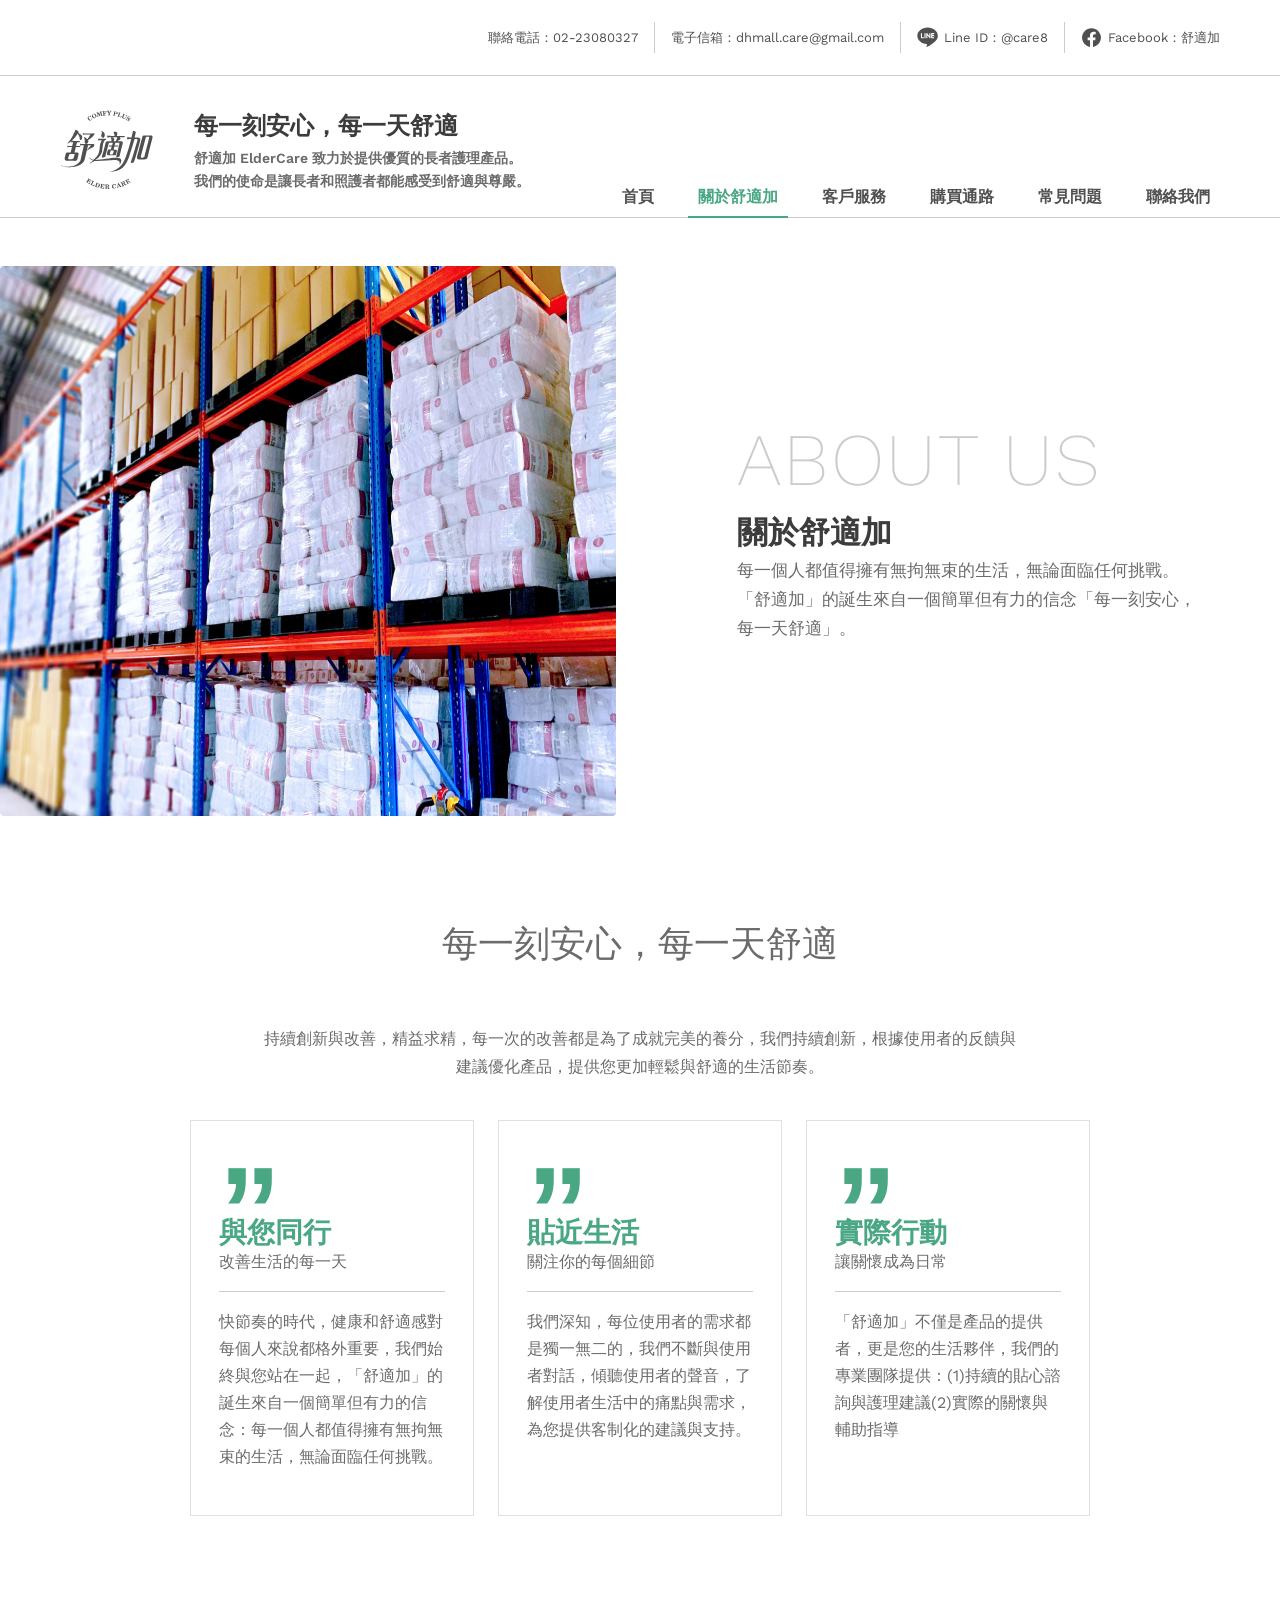
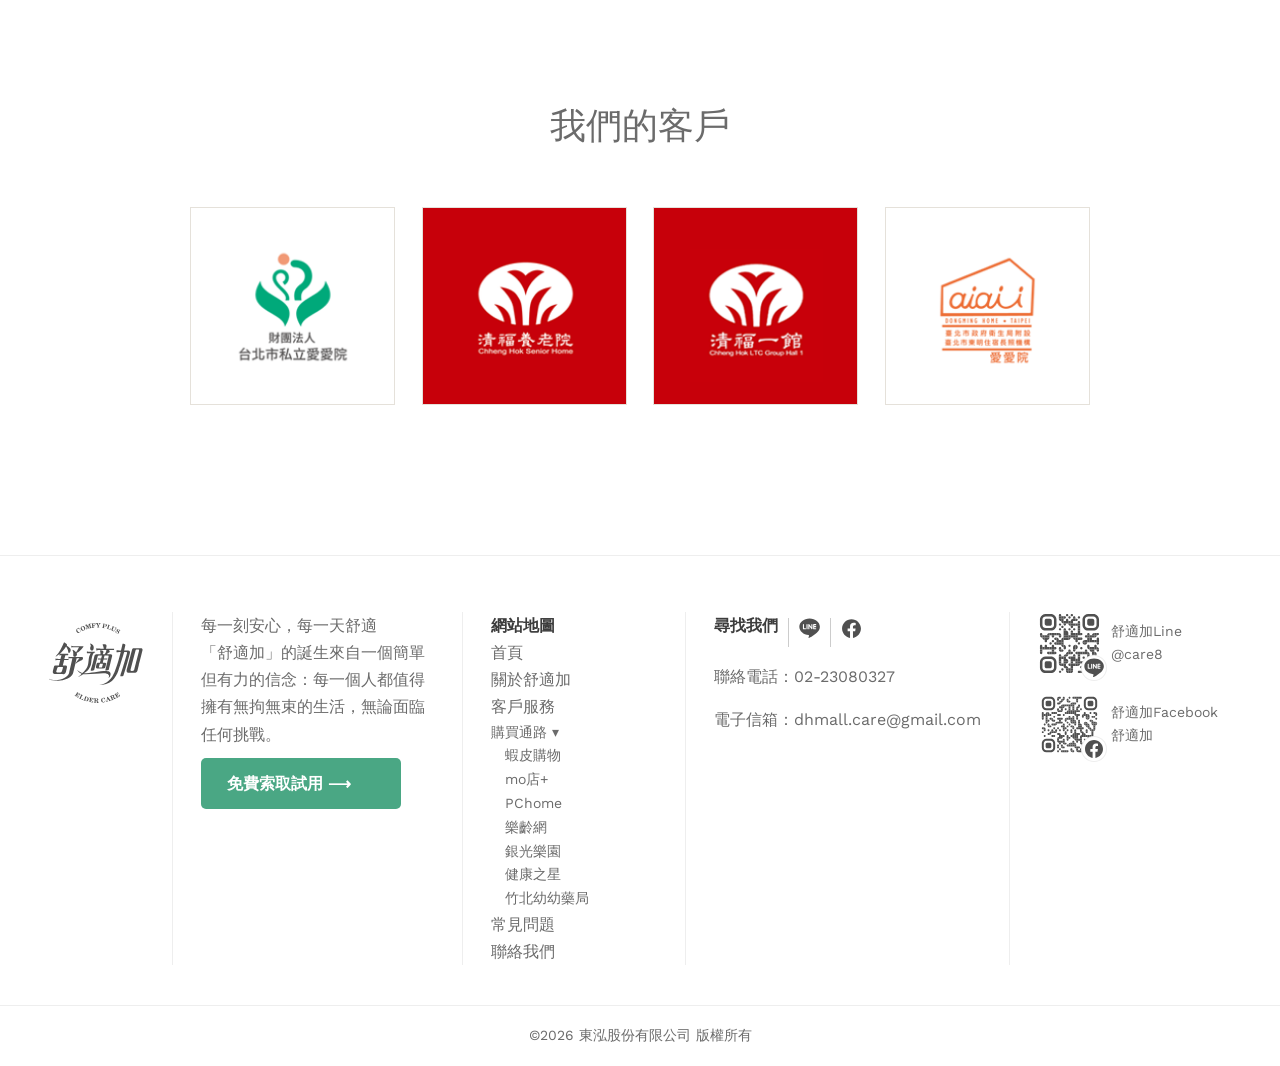
==== commit 0da8116b: "測試" ====
--- a/contactus.html
+++ b/contactus.html
@@ -3,7 +3,7 @@
 <head>
 <meta charset="UTF-8">
 <meta name="viewport" content="width=device-width, initial-scale=1.0">
-<title>聯絡我們 | 舒適加 | 成人照顧用品 | 成人紙尿褲、成人行動褲、黏貼式尿布、快換尿片、看護墊 | 愛上，從體驗開始</title>
+<title>關於舒適加 | 舒適加 | 成人照顧用品 | 成人紙尿褲、成人行動褲、黏貼式尿布、快換尿片、看護墊 | 愛上，從體驗開始</title>
 <link rel="icon" href="images/favicon.png">
 <link rel="stylesheet" href="style.css">
 <link rel="preconnect" href="https://fonts.googleapis.com">
@@ -34,11 +34,11 @@
       </div>
       <nav class="mainnav" id="mainNav">
         <a href="index.html">首頁</a>
-        <a href="about.html">關於舒適加</a>
+        <a href="about.html" class="active">關於舒適加</a>
         <a href="service.html">客戶服務</a>
         <a href="buy.html">購買通路</a>
         <a href="faq.html">常見問題</a>
-        <a href="contactus.html" class="active">聯絡我們</a>
+        <a href="contactus.html">聯絡我們</a>
       </nav>
     </div>
   </div>
@@ -47,121 +47,57 @@
 <main>
   <section class="page-hero">
     <div class="hero-container page-hero-inner">
-      <div class="page-hero-photo"><img src="images/11062b_9207aaefe86c45a1862de85fb8a3c7b9.jpg" alt="聯絡我們"></div>
+      <div class="page-hero-photo"><img src="images/399282_c895a7be6f534b48b7daafa47db9ff26.jpg" alt="關於舒適加"></div>
       <div class="page-hero-text">
-        <div class="reveal-mask"><p class="eyebrow reveal-up">CONTACT US</p></div>
+        <div class="reveal-mask"><p class="eyebrow reveal-up">ABOUT US</p></div>
         <div class="reveal-mask">
           <div class="reveal-up">
-            <h2>聯絡我們</h2>
-            <p>舒適加瞭解您在生活中的痛點與需求，致力於提供貼心的產品與服務，陪你走過生活的每一片刻，我們也重視您的寶貴建議和回饋，這將成為我們持續進步的動力，讓我們一起陪您走向充滿自信與活力的未來。</p>
+            <h2>關於舒適加</h2>
+            <p>每一個人都值得擁有無拘無束的生活，無論面臨任何挑戰。「舒適加」的誕生來自一個簡單但有力的信念「每一刻安心，每一天舒適」。</p>
           </div>
         </div>
       </div>
     </div>
   </section>
 
-  <section class="contact-section">
-    <div class="container contact-grid">
-      <div class="contact-info">
-        <h3>聯絡資訊</h3>
-        <p><a href="tel:0223080327">連絡電話：02-23080327</a></p>
-        <p><a href="mailto:dhmall.care@gmail.com">電子信箱：dhmall.care@gmail.com</a></p>
-        <p>統一編號：00063388</p>
-        <p><a href="https://lin.ee/dEskHnp" target="_blank" rel="noopener">舒適加Line：@care8</a></p>
-        <p><a href="https://www.facebook.com/comfyplus.tw" target="_blank" rel="noopener">舒適加Facebook：舒適加</a></p>
-      </div>
-      <form class="contact-form" id="contactForm">
-        <label>姓名<input type="text" id="cf-name"></label>
-        <label>Email<input type="email" id="cf-email"></label>
-        <label>公司<input type="text" id="cf-company"></label>
-        <label>電話 *<input type="tel" id="cf-phone" required></label>
-        <label>地址<input type="text" id="cf-address"></label>
-        <label>留言主題 *
-          <select id="cf-subject" required>
-            <option value="">選擇一個選項</option>
-            <option>採購業務洽詢</option>
-            <option>合作事宜</option>
-            <option>其他</option>
-          </select>
-        </label>
-        <label>留言資訊 *<textarea id="cf-message" rows="5" required></textarea></label>
-        <button type="submit" class="btn-teal full">寄出</button>
-      </form>
+  <section class="quote-section">
+    <div class="container">
+      <h2 class="section-title">每一刻安心，每一天舒適</h2>
+      <p class="section-desc">持續創新與改善，精益求精，每一次的改善都是為了成就完美的養分，我們持續創新，根據使用者的反饋與建議優化產品，提供您更加輕鬆與舒適的生活節奏。</p>
+      <div class="quote-cards">
+        <div class="quote-card">
+          <p class="quote-mark">&#8221;</p>
+          <h4>與您同行</h4>
+          <p class="quote-sub">改善生活的每一天</p>
+          <p>快節奏的時代，健康和舒適感對每個人來說都格外重要，我們始終與您站在一起，「舒適加」的誕生來自一個簡單但有力的信念：每一個人都值得擁有無拘無束的生活，無論面臨任何挑戰。</p>
+        </div>
+        <div class="quote-card">
+          <p class="quote-mark">&#8221;</p>
+          <h4>貼近生活</h4>
+          <p class="quote-sub">關注你的每個細節</p>
+          <p>我們深知，每位使用者的需求都是獨一無二的，我們不斷與使用者對話，傾聽使用者的聲音，了解使用者生活中的痛點與需求，為您提供客制化的建議與支持。</p>
+        </div>
+        <div class="quote-card">
+          <p class="quote-mark">&#8221;</p>
+          <h4>實際行動</h4>
+          <p class="quote-sub">讓關懷成為日常</p>
+          <p>「舒適加」不僅是產品的提供者，更是您的生活夥伴，我們的專業團隊提供：(1)持續的貼心諮詢與護理建議(2)實際的關懷與輔助指導</p>
+        </div>
+      </div>
     </div>
   </section>
 
-  <div id="formNotice" class="form-notice" role="alert" aria-live="assertive">
-    <div class="form-notice-box">
-      <p id="formNoticeText"></p>
-      <button type="button" id="formNoticeClose" class="form-notice-close">關閉</button>
-    </div>
-  </div>
-
-  <script>
-  (function(){
-    var form = document.getElementById('contactForm');
-    if (!form) return;
-    var notice = document.getElementById('formNotice');
-    var noticeText = document.getElementById('formNoticeText');
-    var noticeClose = document.getElementById('formNoticeClose');
-
-    function showNotice(msg){
-      noticeText.textContent = msg;
-      notice.classList.add('show');
-    }
-    function hideNotice(){
-      notice.classList.remove('show');
-    }
-    if (noticeClose) noticeClose.addEventListener('click', hideNotice);
-    if (notice) notice.addEventListener('click', function(e){ if (e.target === notice) hideNotice(); });
-
-    form.addEventListener('submit', function(e){
-      e.preventDefault();
-
-      // 手動檢查必填欄位；若有缺漏，直接跳出提示（而不是只靠瀏覽器原生驗證，
-      // 避免使用者以為按了「寄出」卻毫無反應）。
-      var required = [
-        ['cf-phone', '電話'],
-        ['cf-subject', '留言主題'],
-        ['cf-message', '留言資訊']
-      ];
-      for (var i = 0; i < required.length; i++) {
-        var el = document.getElementById(required[i][0]);
-        if (el && !el.value.trim()) {
-          el.focus();
-          showNotice('請填寫「' + required[i][1] + '」欄位後再寄出。');
-          return;
-        }
-      }
-
-      var val = function(id){ var el = document.getElementById(id); return el ? el.value.trim() : ''; };
-      var name = val('cf-name'), email = val('cf-email'), company = val('cf-company'),
-          phone = val('cf-phone'), address = val('cf-address'),
-          subject = val('cf-subject'), message = val('cf-message');
-      var mailSubject = '舒適加網站聯絡表單' + (subject ? '：' + subject : '');
-      var mailBody = [
-        '姓名：' + name,
-        'Email：' + email,
-        '公司：' + company,
-        '電話：' + phone,
-        '地址：' + address,
-        '留言主題：' + subject,
-        '',
-        '留言資訊：',
-        message
-      ].join('\n');
-      var mailtoUrl = 'mailto:dhmall.care@gmail.com'
-        + '?subject=' + encodeURIComponent(mailSubject)
-        + '&body=' + encodeURIComponent(mailBody);
-
-      // 這是純靜態網站，沒有後端伺服器，因此無法從瀏覽器端「保證」信件已送達。
-      // 這裡改為開啟使用者裝置上設定好的郵件軟體並帶出草稿信，同時誠實地提示
-      // 使用者下一步該做什麼，而不是宣稱一定寄送成功。
-      window.location.href = mailtoUrl;
-      showNotice('已為您開啟郵件軟體並帶出草稿信，請確認內容後按下「送出」完成寄送。若畫面沒有跳出郵件軟體（例如裝置尚未設定郵件帳號），請直接寄信至 dhmall.care@gmail.com，或透過電話 02-23080327／LINE @care8 與我們聯繫。');
-    });
-  })();
-  </script>
+  <section class="clients-section">
+    <div class="container">
+      <h2 class="section-title">我們的客戶</h2>
+      <div class="client-logos">
+        <div class="client-logo"><a href="https://aiai.org.tw/" target="_blank"><img src="images/愛愛院.png" alt="財團法人台北市私立愛愛院"></a></div>
+        <div class="client-logo"><a href="https://www.hok.com.tw/" target="_blank"><img src="images/清福養老院.png" alt="清福養老院"></a></div>
+        <div class="client-logo"><a href="https://one.hok.com.tw/" target="_blank"><img src="images/清福一館.png" alt="清福一館"></a></div>
+        <div class="client-logo"><a href="https://www.facebook.com/donminghome/?locale=zh_TW" target="_blank"><img src="images/東明.png" alt="東明"></a></div>
+      </div>
+    </div>
+  </section>
 
 </main>
 <footer class="site-footer">
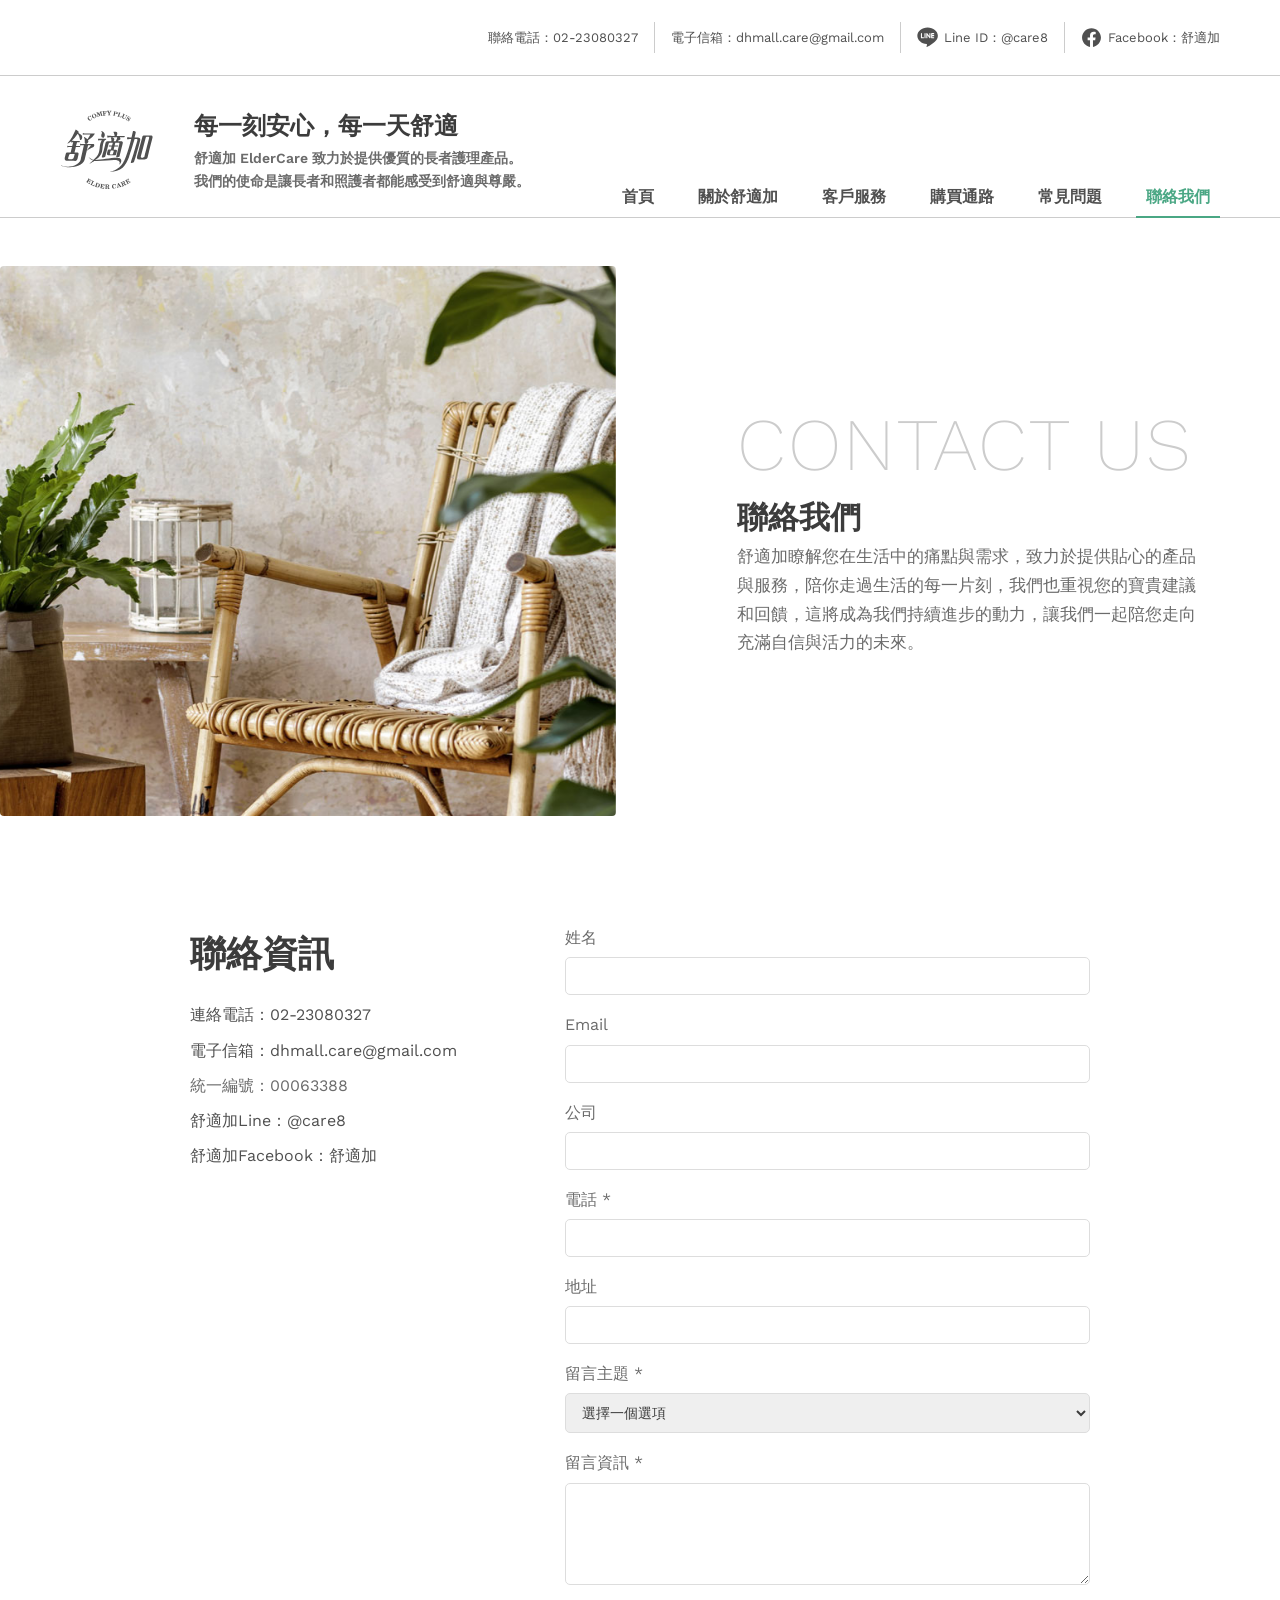
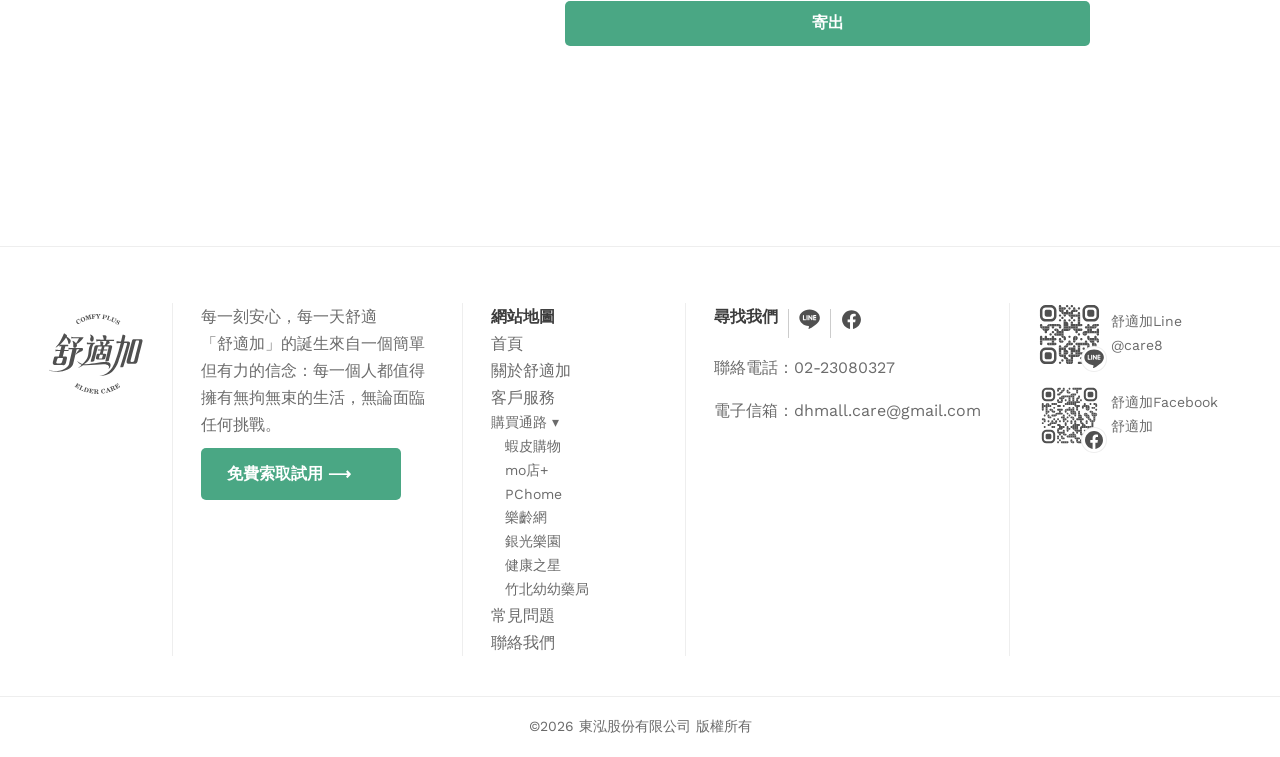
==== commit 84e586db: "test" ====
--- a/contactus.html
+++ b/contactus.html
@@ -3,7 +3,7 @@
 <head>
 <meta charset="UTF-8">
 <meta name="viewport" content="width=device-width, initial-scale=1.0">
-<title>關於舒適加 | 舒適加 | 成人照顧用品 | 成人紙尿褲、成人行動褲、黏貼式尿布、快換尿片、看護墊 | 愛上，從體驗開始</title>
+<title>聯絡我們 | 舒適加 | 成人照顧用品 | 成人紙尿褲、成人行動褲、黏貼式尿布、快換尿片、看護墊 | 愛上，從體驗開始</title>
 <link rel="icon" href="images/favicon.png">
 <link rel="stylesheet" href="style.css">
 <link rel="preconnect" href="https://fonts.googleapis.com">
@@ -34,11 +34,11 @@
       </div>
       <nav class="mainnav" id="mainNav">
         <a href="index.html">首頁</a>
-        <a href="about.html" class="active">關於舒適加</a>
+        <a href="about.html">關於舒適加</a>
         <a href="service.html">客戶服務</a>
         <a href="buy.html">購買通路</a>
         <a href="faq.html">常見問題</a>
-        <a href="contactus.html">聯絡我們</a>
+        <a href="contactus.html" class="active">聯絡我們</a>
       </nav>
     </div>
   </div>
@@ -47,57 +47,136 @@
 <main>
   <section class="page-hero">
     <div class="hero-container page-hero-inner">
-      <div class="page-hero-photo"><img src="images/399282_c895a7be6f534b48b7daafa47db9ff26.jpg" alt="關於舒適加"></div>
+      <div class="page-hero-photo"><img src="images/11062b_9207aaefe86c45a1862de85fb8a3c7b9.jpg" alt="聯絡我們"></div>
       <div class="page-hero-text">
-        <div class="reveal-mask"><p class="eyebrow reveal-up">ABOUT US</p></div>
+        <div class="reveal-mask"><p class="eyebrow reveal-up">CONTACT US</p></div>
         <div class="reveal-mask">
           <div class="reveal-up">
-            <h2>關於舒適加</h2>
-            <p>每一個人都值得擁有無拘無束的生活，無論面臨任何挑戰。「舒適加」的誕生來自一個簡單但有力的信念「每一刻安心，每一天舒適」。</p>
+            <h2>聯絡我們</h2>
+            <p>舒適加瞭解您在生活中的痛點與需求，致力於提供貼心的產品與服務，陪你走過生活的每一片刻，我們也重視您的寶貴建議和回饋，這將成為我們持續進步的動力，讓我們一起陪您走向充滿自信與活力的未來。</p>
           </div>
         </div>
       </div>
     </div>
   </section>
 
-  <section class="quote-section">
-    <div class="container">
-      <h2 class="section-title">每一刻安心，每一天舒適</h2>
-      <p class="section-desc">持續創新與改善，精益求精，每一次的改善都是為了成就完美的養分，我們持續創新，根據使用者的反饋與建議優化產品，提供您更加輕鬆與舒適的生活節奏。</p>
-      <div class="quote-cards">
-        <div class="quote-card">
-          <p class="quote-mark">&#8221;</p>
-          <h4>與您同行</h4>
-          <p class="quote-sub">改善生活的每一天</p>
-          <p>快節奏的時代，健康和舒適感對每個人來說都格外重要，我們始終與您站在一起，「舒適加」的誕生來自一個簡單但有力的信念：每一個人都值得擁有無拘無束的生活，無論面臨任何挑戰。</p>
-        </div>
-        <div class="quote-card">
-          <p class="quote-mark">&#8221;</p>
-          <h4>貼近生活</h4>
-          <p class="quote-sub">關注你的每個細節</p>
-          <p>我們深知，每位使用者的需求都是獨一無二的，我們不斷與使用者對話，傾聽使用者的聲音，了解使用者生活中的痛點與需求，為您提供客制化的建議與支持。</p>
-        </div>
-        <div class="quote-card">
-          <p class="quote-mark">&#8221;</p>
-          <h4>實際行動</h4>
-          <p class="quote-sub">讓關懷成為日常</p>
-          <p>「舒適加」不僅是產品的提供者，更是您的生活夥伴，我們的專業團隊提供：(1)持續的貼心諮詢與護理建議(2)實際的關懷與輔助指導</p>
-        </div>
-      </div>
+  <section class="contact-section">
+    <div class="container contact-grid">
+      <div class="contact-info">
+        <h3>聯絡資訊</h3>
+        <p><a href="tel:0223080327">連絡電話：02-23080327</a></p>
+        <p><a href="mailto:dhmall.care@gmail.com">電子信箱：dhmall.care@gmail.com</a></p>
+        <p>統一編號：00063388</p>
+        <p><a href="https://lin.ee/dEskHnp" target="_blank" rel="noopener">舒適加Line：@care8</a></p>
+        <p><a href="https://www.facebook.com/comfyplus.tw" target="_blank" rel="noopener">舒適加Facebook：舒適加</a></p>
+      </div>
+      <form class="contact-form" id="contactForm" action="https://formsubmit.co/dhmall.care@gmail.com" method="POST">
+        <!-- FormSubmit 設定隱藏欄位 -->
+        <input type="hidden" name="_subject" value="【舒適加】網站聯絡表單新留言">
+        <input type="hidden" name="_template" value="table">
+        <input type="hidden" name="_captcha" value="false">
+
+        <label>姓名<input type="text" id="cf-name" name="姓名"></label>
+        <label>Email<input type="email" id="cf-email" name="Email"></label>
+        <label>公司<input type="text" id="cf-company" name="公司"></label>
+        <label>電話 *<input type="tel" id="cf-phone" name="電話" required></label>
+        <label>地址<input type="text" id="cf-address" name="地址"></label>
+        <label>留言主題 *
+          <select id="cf-subject" name="留言主題" required>
+            <option value="">選擇一個選項</option>
+            <option>採購業務洽詢</option>
+            <option>合作事宜</option>
+            <option>其他</option>
+          </select>
+        </label>
+        <label>留言資訊 *<textarea id="cf-message" name="留言資訊" rows="5" required></textarea></label>
+        <button type="submit" class="btn-teal full" id="submitBtn">寄出</button>
+      </form>
     </div>
   </section>
 
-  <section class="clients-section">
-    <div class="container">
-      <h2 class="section-title">我們的客戶</h2>
-      <div class="client-logos">
-        <div class="client-logo"><a href="https://aiai.org.tw/" target="_blank"><img src="images/愛愛院.png" alt="財團法人台北市私立愛愛院"></a></div>
-        <div class="client-logo"><a href="https://www.hok.com.tw/" target="_blank"><img src="images/清福養老院.png" alt="清福養老院"></a></div>
-        <div class="client-logo"><a href="https://one.hok.com.tw/" target="_blank"><img src="images/清福一館.png" alt="清福一館"></a></div>
-        <div class="client-logo"><a href="https://www.facebook.com/donminghome/?locale=zh_TW" target="_blank"><img src="images/東明.png" alt="東明"></a></div>
-      </div>
-    </div>
-  </section>
+  <div id="formNotice" class="form-notice" role="alert" aria-live="assertive">
+    <div class="form-notice-box">
+      <p id="formNoticeText"></p>
+      <button type="button" id="formNoticeClose" class="form-notice-close">關閉</button>
+    </div>
+  </div>
+
+  <script>
+  (function(){
+    var form = document.getElementById('contactForm');
+    if (!form) return;
+    var notice = document.getElementById('formNotice');
+    var noticeText = document.getElementById('formNoticeText');
+    var noticeClose = document.getElementById('formNoticeClose');
+    var submitBtn = document.getElementById('submitBtn');
+
+    function showNotice(msg){
+      noticeText.textContent = msg;
+      notice.classList.add('show');
+    }
+    function hideNotice(){
+      notice.classList.remove('show');
+    }
+    if (noticeClose) noticeClose.addEventListener('click', hideNotice);
+    if (notice) notice.addEventListener('click', function(e){ if (e.target === notice) hideNotice(); });
+
+    form.addEventListener('submit', function(e){
+      e.preventDefault();
+
+      // 手動檢查必填欄位
+      var required = [
+        ['cf-phone', '電話'],
+        ['cf-subject', '留言主題'],
+        ['cf-message', '留言資訊']
+      ];
+      for (var i = 0; i < required.length; i++) {
+        var el = document.getElementById(required[i][0]);
+        if (el && !el.value.trim()) {
+          el.focus();
+          showNotice('請填寫「' + required[i][1] + '」欄位後再寄出。');
+          return;
+        }
+      }
+
+      // 按鈕狀態變更為寄送中
+      if (submitBtn) {
+        submitBtn.disabled = true;
+        submitBtn.textContent = '寄送中...';
+      }
+
+      var formData = new FormData(form);
+
+      // 使用 FormSubmit AJAX 端點非同步寄出
+      fetch('https://formsubmit.co/ajax/dhmall.care@gmail.com', {
+        method: 'POST',
+        headers: {
+          'Accept': 'application/json'
+        },
+        body: formData
+      })
+      .then(function(response) {
+        if (response.ok) {
+          return response.json();
+        }
+        throw new Error('Form submission failed');
+      })
+      .then(function(data) {
+        showNotice('感謝您的留言！我們已收到您的訊息，將會儘快與您聯繫。');
+        form.reset(); // 清空表單內容
+      })
+      .catch(function(error) {
+        showNotice('訊息寄送失敗，請稍後再試。您也可以直接透過電話 02-23080327、信箱 dhmall.care@gmail.com 或 LINE @care8 與我們聯繫。');
+      })
+      .finally(function() {
+        if (submitBtn) {
+          submitBtn.disabled = false;
+          submitBtn.textContent = '寄出';
+        }
+      });
+    });
+  })();
+  </script>
 
 </main>
 <footer class="site-footer">
@@ -171,15 +250,13 @@
 
 <script>
 (function(){
-  // Hide the header when scrolling down, slide it back in when scrolling up
-  // (matches the original site's sticky-header behaviour).
   var header = document.querySelector('.site-header');
   var mainnav = document.getElementById('mainNav');
   if (!header) return;
   var lastY = window.scrollY;
   var HIDE_AFTER = 60;
   window.addEventListener('scroll', function(){
-    if (mainnav && mainnav.classList.contains('open')) return; // keep header visible while the mobile menu is open
+    if (mainnav && mainnav.classList.contains('open')) return;
     var y = window.scrollY;
     if (y > lastY && y > HIDE_AFTER) {
       header.classList.add('header-hidden');
@@ -191,7 +268,6 @@
 })();
 
 (function(){
-  // Mobile hamburger menu: toggles the nav list open/closed on small screens.
   var toggle = document.getElementById('navToggle');
   var nav = document.getElementById('mainNav');
   if (!toggle || !nav) return;
@@ -200,7 +276,6 @@
     toggle.classList.toggle('open', isOpen);
     toggle.setAttribute('aria-expanded', isOpen ? 'true' : 'false');
   });
-  // Tapping a menu link closes the menu (useful for same-page anchors / after navigation).
   nav.querySelectorAll('a').forEach(function(a){
     a.addEventListener('click', function(){
       nav.classList.remove('open');
@@ -208,7 +283,6 @@
       toggle.setAttribute('aria-expanded', 'false');
     });
   });
-  // If the window is resized back up past the mobile breakpoint, reset the menu state.
   window.addEventListener('resize', function(){
     if (window.innerWidth > 767 && nav.classList.contains('open')) {
       nav.classList.remove('open');
@@ -219,19 +293,12 @@
 })();
 
 (function(){
-  // "每一刻安心/每一天舒適" banner: the background photo stays fixed in the
-  // viewport (background-attachment:fixed, in CSS) and its position never
-  // shifts, while it slowly zooms in as the section scrolls through view.
-  // IMPORTANT: this animates background-size (in px), never a transform —
-  // a transform on this element would silently turn off background-
-  // attachment:fixed and make the image drift instead of staying anchored
-  // to the viewport.
   var section = document.querySelector('.tagline-banner');
   var bg = document.querySelector('.tagline-bg');
   if (!section || !bg) return;
   var reduceMotion = window.matchMedia && window.matchMedia('(prefers-reduced-motion: reduce)').matches;
   if (reduceMotion) return;
-  var IMG_W = 1907, IMG_H = 913; // natural size of 99ec98fdb81945c29c25a3ad6c5606b1.jpg
+  var IMG_W = 1907, IMG_H = 913;
   var MAX_SCALE = 1.18;
   function onScroll(){
     var vw = window.innerWidth || document.documentElement.clientWidth;
@@ -250,14 +317,6 @@
 })();
 
 (function(){
-  // Secondary-page hero photos (about/service/buy/faq/contactus): a plain
-  // <img> cropped to a fixed 633px-tall box (object-fit:cover, in CSS).
-  // Starts at 1x (normal size) when the page loads, and zooms in to 1.5x
-  // as the page scrolls, reaching 1.5x once the page has scrolled 1920px
-  // — driven by absolute scroll position (window.scrollY),
-  // not by the section's own position in the viewport. Unlike the tagline
-  // banner above, this image has no background-attachment:fixed to
-  // protect, so a straightforward transform:scale() is safe here.
   var img = document.querySelector('.page-hero-photo img');
   if (!img) return;
   var reduceMotion = window.matchMedia && window.matchMedia('(prefers-reduced-motion: reduce)').matches;
@@ -276,4 +335,4 @@
 })();
 </script>
 </body>
-</html>
+</html>
